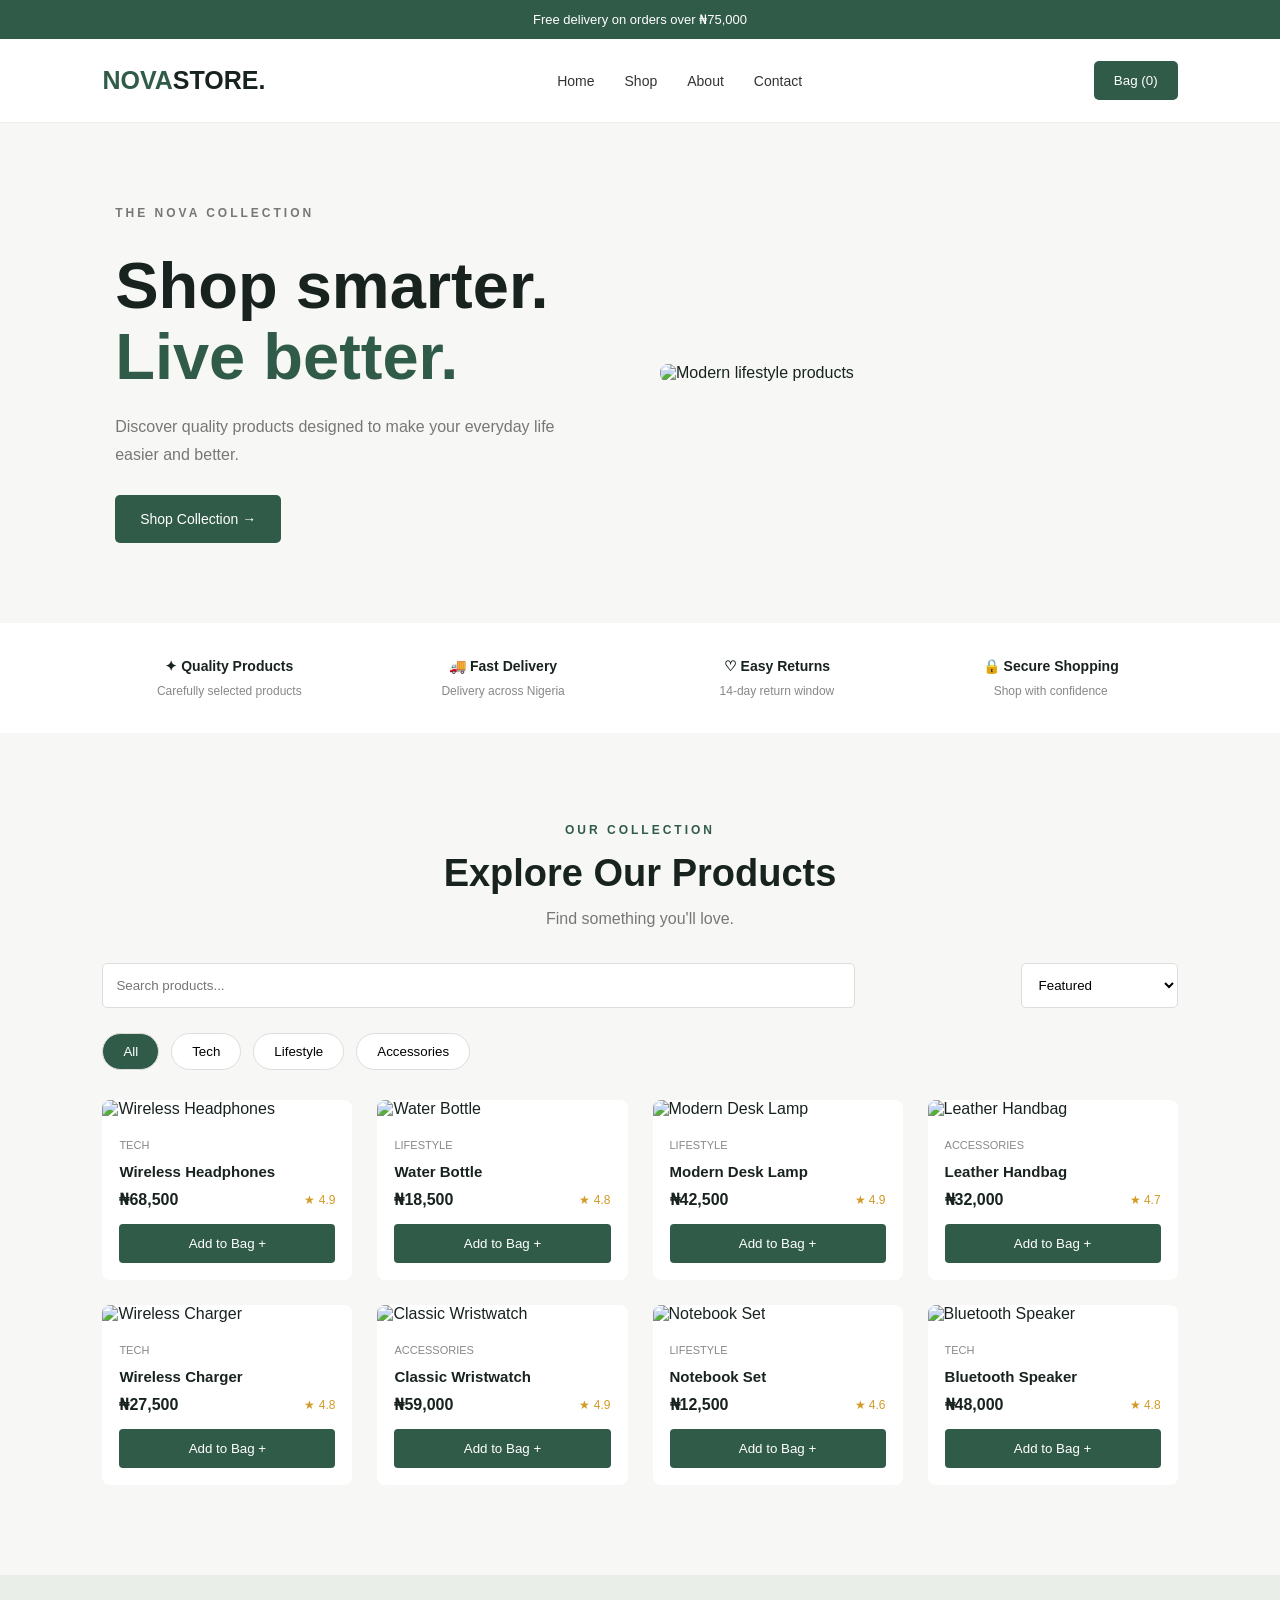
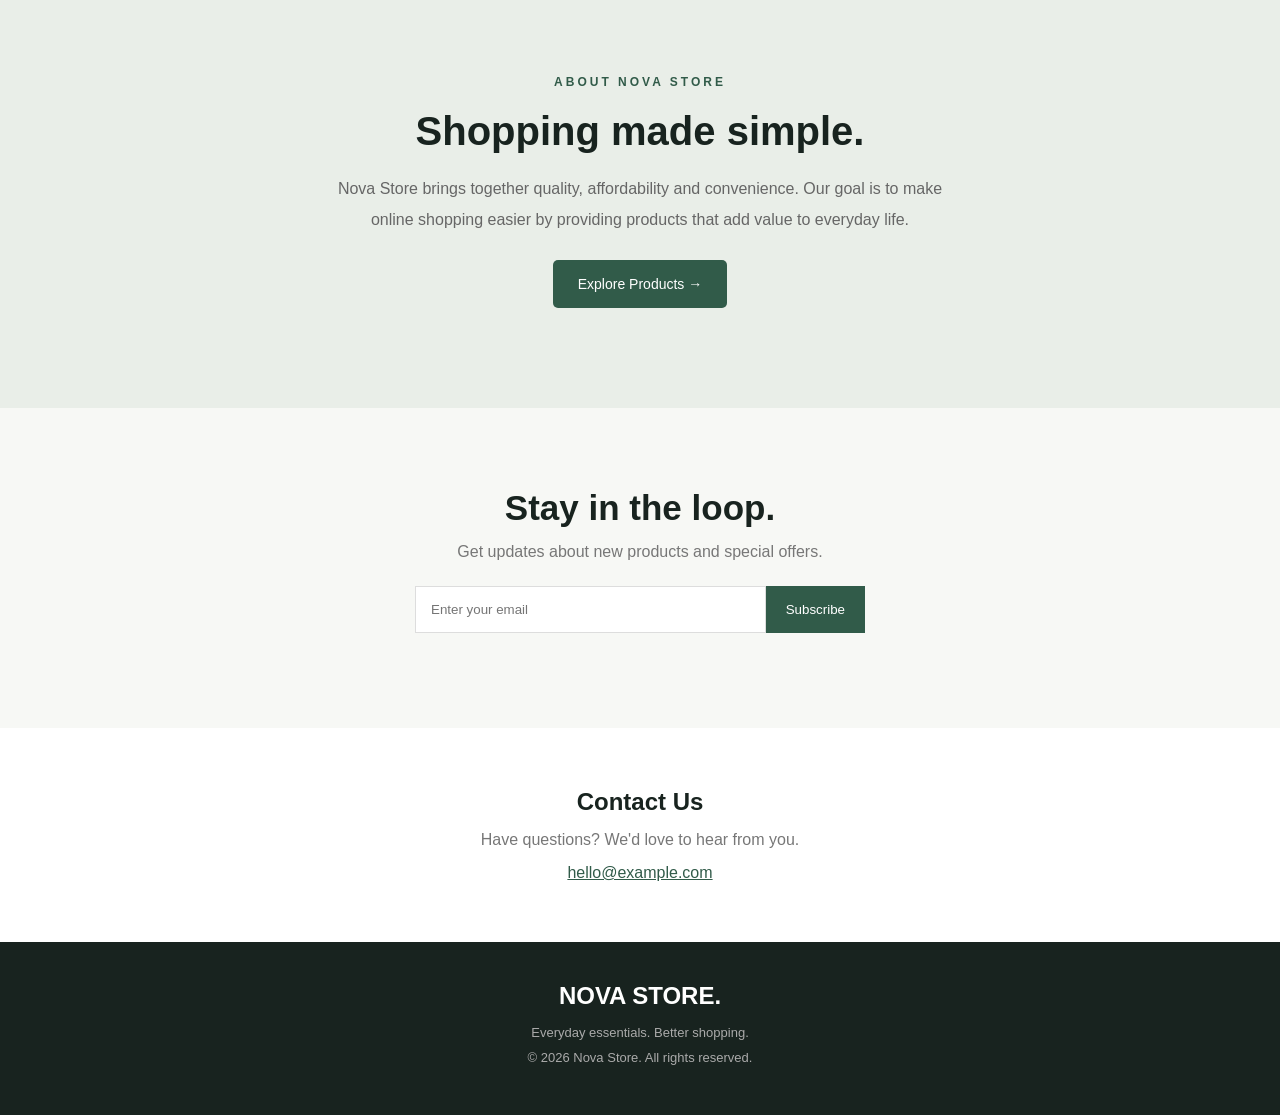
==== index.html @ 43dd1c62 "Add files via upload" ====
<!DOCTYPE html>
<html lang="en">
<head>
    <meta charset="UTF-8">
    <meta name="viewport" content="width=device-width, initial-scale=1.0">

    <title>Nova Store | Online Shopping</title>

    <link rel="stylesheet" href="styles.css">
</head>

<body>

    <!-- Announcement -->
    <div class="announcement">
        Free delivery on orders over ₦75,000
    </div>

    <!-- Navigation -->
    <header>
        <a href="#" class="logo">NOVA<span>STORE.</span></a>

        <nav id="navigation">
            <a href="#home">Home</a>
            <a href="#shop">Shop</a>
            <a href="#about">About</a>
            <a href="#contact">Contact</a>
        </nav>

        <div class="header-actions">
            <button id="cart-button">
                Bag (<span id="cart-count">0</span>)
            </button>

            <button class="menu-button" id="menu-button">☰</button>
        </div>
    </header>

    <!-- Hero Section -->
    <section class="hero" id="home">

        <div class="hero-content">
            <p class="subtitle">THE NOVA COLLECTION</p>

            <h1>
                Shop smarter.<br>
                <span>Live better.</span>
            </h1>

            <p>
                Discover quality products designed to make
                your everyday life easier and better.
            </p>

            <a href="#shop" class="main-button">
                Shop Collection →
            </a>
        </div>

        <div class="hero-image">
            <img
                src="https://images.unsplash.com/photo-1490312278390-ab64016e0aa9?auto=format&fit=crop&w=1000&q=85"
                alt="Modern lifestyle products"
            >
        </div>

    </section>

    <!-- Benefits -->
    <section class="benefits">

        <div>
            <h3>✦ Quality Products</h3>
            <p>Carefully selected products</p>
        </div>

        <div>
            <h3>🚚 Fast Delivery</h3>
            <p>Delivery across Nigeria</p>
        </div>

        <div>
            <h3>♡ Easy Returns</h3>
            <p>14-day return window</p>
        </div>

        <div>
            <h3>🔒 Secure Shopping</h3>
            <p>Shop with confidence</p>
        </div>

    </section>

    <!-- Shop Section -->
    <section class="shop" id="shop">

        <div class="section-heading">
            <p class="subtitle">OUR COLLECTION</p>
            <h2>Explore Our Products</h2>
            <p>Find something you'll love.</p>
        </div>

        <!-- Search -->
        <div class="shop-controls">

            <input
                type="search"
                id="search-input"
                placeholder="Search products..."
            >

            <select id="sort-select">
                <option value="featured">Featured</option>
                <option value="low">Price: Low to High</option>
                <option value="high">Price: High to Low</option>
            </select>

        </div>

        <!-- Categories -->
        <div class="categories" id="categories">

            <button class="active" data-category="All">
                All
            </button>

            <button data-category="Tech">
                Tech
            </button>

            <button data-category="Lifestyle">
                Lifestyle
            </button>

            <button data-category="Accessories">
                Accessories
            </button>

        </div>

        <!-- Products -->
        <div class="product-grid" id="product-grid"></div>

        <p id="empty-state" class="hidden">
            No products found.
        </p>

    </section>

    <!-- About -->
    <section class="about" id="about">

        <div>
            <p class="subtitle">ABOUT NOVA STORE</p>

            <h2>Shopping made simple.</h2>

            <p>
                Nova Store brings together quality, affordability
                and convenience.

                Our goal is to make online shopping easier by
                providing products that add value to everyday life.
            </p>

            <a href="#shop" class="main-button">
                Explore Products →
            </a>
        </div>

    </section>

    <!-- Newsletter -->
    <section class="newsletter">

        <h2>Stay in the loop.</h2>

        <p>Get updates about new products and special offers.</p>

        <form id="newsletter-form">

            <input
                type="email"
                id="newsletter-email"
                placeholder="Enter your email"
                required
            >

            <button type="submit">
                Subscribe
            </button>

        </form>

        <small id="newsletter-message"></small>

    </section>

    <!-- Contact -->
    <section class="contact" id="contact">

        <h2>Contact Us</h2>

        <p>Have questions? We'd love to hear from you.</p>

        <a href="mailto:hello@example.com">
            hello@example.com
        </a>

    </section>

    <!-- Footer -->
    <footer>

        <h2>NOVA STORE.</h2>

        <p>Everyday essentials. Better shopping.</p>

        <p>© 2026 Nova Store. All rights reserved.</p>

    </footer>

    <!-- Cart Overlay -->
    <div id="overlay" class="overlay hidden"></div>

    <!-- Shopping Cart -->
    <aside id="cart-drawer" class="cart-drawer">

        <div class="cart-heading">
            <h2>Your Shopping Bag</h2>

            <button id="close-cart">×</button>
        </div>

        <div id="cart-items"></div>

        <div class="cart-bottom">

            <h3>
                Subtotal:
                <span id="subtotal">₦0</span>
            </h3>

            <button id="checkout-button">
                Proceed to Checkout →
            </button>

        </div>

    </aside>

    <!-- Checkout Modal -->
    <dialog id="checkout-modal">

        <form id="checkout-form">

            <button type="button" id="close-checkout">
                ×
            </button>

            <h2>Checkout</h2>

            <p id="checkout-summary"></p>

            <input
                type="text"
                name="name"
                placeholder="Full name"
                required
            >

            <input
                type="email"
                name="email"
                placeholder="Email address"
                required
            >

            <input
                type="tel"
                name="phone"
                placeholder="Phone number"
                required
            >

            <textarea
                name="address"
                placeholder="Delivery address"
                required
            ></textarea>

            <button type="submit">
                Place Demo Order
            </button>

            <p class="demo-warning">
                Demo only. No payment will be collected.
            </p>

        </form>

    </dialog>

    <script src="script.js"></script>

</body>
</html>
---- styles.css ----
* {
    margin: 0;
    padding: 0;
    box-sizing: border-box;
}

html {
    scroll-behavior: smooth;
}

body {
    font-family: Arial, sans-serif;
    background: #f7f8f5;
    color: #18231f;
}

/* Announcement */

.announcement {
    background: #315b49;
    color: white;
    text-align: center;
    padding: 12px;
    font-size: 13px;
}

/* Navigation */

header {
    display: flex;
    justify-content: space-between;
    align-items: center;
    padding: 22px 8%;
    background: white;
    position: sticky;
    top: 0;
    z-index: 5;
    border-bottom: 1px solid #eee;
}

.logo {
    font-size: 25px;
    font-weight: bold;
    color: #315b49;
    text-decoration: none;
}

.logo span {
    color: #18231f;
}

nav {
    display: flex;
    gap: 30px;
}

nav a {
    text-decoration: none;
    color: #333;
    font-size: 14px;
}

nav a:hover {
    color: #315b49;
}

.header-actions button {
    background: #315b49;
    color: white;
    border: none;
    padding: 12px 20px;
    border-radius: 5px;
    cursor: pointer;
}

.menu-button {
    display: none;
}

/* Hero */

.hero {
    display: grid;
    grid-template-columns: 1fr 1fr;
    align-items: center;
    gap: 40px;
    padding: 80px 9%;
}

.hero-content h1 {
    font-size: 65px;
    line-height: 1.1;
    margin: 20px 0;
}

.hero-content h1 span {
    color: #315b49;
}

.subtitle {
    color: #315b49;
    font-size: 12px;
    font-weight: bold;
    letter-spacing: 3px;
}

.hero-content p {
    color: #777;
    line-height: 1.8;
    margin-bottom: 25px;
    max-width: 450px;
}

.main-button {
    display: inline-block;
    background: #315b49;
    color: white;
    padding: 16px 25px;
    border-radius: 5px;
    text-decoration: none;
    font-size: 14px;
}

.main-button:hover {
    background: #203e30;
}

.hero-image img {
    width: 100%;
    height: 420px;
    object-fit: cover;
    border-radius: 8px;
}

/* Benefits */

.benefits {
    display: grid;
    grid-template-columns: repeat(4, 1fr);
    gap: 20px;
    padding: 35px 8%;
    background: white;
    text-align: center;
}

.benefits h3 {
    font-size: 14px;
    margin-bottom: 10px;
}

.benefits p {
    font-size: 12px;
    color: #888;
}

/* Shop */

.shop {
    padding: 90px 8%;
}

.section-heading {
    text-align: center;
    margin-bottom: 35px;
}

.section-heading h2 {
    font-size: 38px;
    margin: 15px 0;
}

.section-heading > p:last-child {
    color: #777;
}

.shop-controls {
    display: flex;
    justify-content: space-between;
    gap: 15px;
    margin-bottom: 25px;
}

.shop-controls input,
.shop-controls select {
    padding: 13px;
    border: 1px solid #ddd;
    background: white;
    border-radius: 5px;
}

.shop-controls input {
    width: 70%;
}

.categories {
    display: flex;
    gap: 12px;
    margin-bottom: 30px;
    flex-wrap: wrap;
}

.categories button {
    padding: 10px 20px;
    border: 1px solid #ddd;
    background: white;
    border-radius: 30px;
    cursor: pointer;
}

.categories button.active,
.categories button:hover {
    background: #315b49;
    color: white;
}

/* Product Grid */

.product-grid {
    display: grid;
    grid-template-columns: repeat(4, 1fr);
    gap: 25px;
}

.product-card {
    background: white;
    border-radius: 8px;
    overflow: hidden;
    transition: transform 0.3s;
}

.product-card:hover {
    transform: translateY(-5px);
}

.product-card img {
    width: 100%;
    height: 230px;
    object-fit: cover;
}

.product-info {
    padding: 17px;
}

.product-category {
    color: #888;
    font-size: 11px;
    text-transform: uppercase;
}

.product-info h3 {
    font-size: 15px;
    margin: 10px 0;
}

.product-bottom {
    display: flex;
    justify-content: space-between;
    align-items: center;
}

.product-price {
    font-weight: bold;
}

.product-rating {
    color: #d39a25;
    font-size: 12px;
}

.add-button {
    width: 100%;
    padding: 12px;
    background: #315b49;
    color: white;
    border: none;
    cursor: pointer;
    margin-top: 15px;
    border-radius: 4px;
}

.add-button:hover {
    background: #203e30;
}

.hidden {
    display: none !important;
}

/* About */

.about {
    background: #e9eee8;
    padding: 100px 12%;
    text-align: center;
}

.about h2 {
    font-size: 40px;
    margin: 20px 0;
}

.about p:not(.subtitle) {
    max-width: 650px;
    margin: 0 auto 25px;
    color: #666;
    line-height: 1.9;
}

/* Newsletter */

.newsletter {
    padding: 80px 20px;
    text-align: center;
}

.newsletter h2 {
    font-size: 35px;
    margin-bottom: 15px;
}

.newsletter p {
    color: #777;
    margin-bottom: 25px;
}

.newsletter form {
    display: flex;
    max-width: 450px;
    margin: auto;
}

.newsletter input {
    flex: 1;
    min-width: 0;
    padding: 15px;
    border: 1px solid #ddd;
}

.newsletter button {
    background: #315b49;
    color: white;
    border: none;
    padding: 15px 20px;
    cursor: pointer;
}

#newsletter-message {
    display: block;
    margin-top: 15px;
    color: #315b49;
}

/* Contact */

.contact {
    text-align: center;
    padding: 60px 20px;
    background: white;
}

.contact h2 {
    margin-bottom: 15px;
}

.contact p {
    color: #777;
    margin-bottom: 15px;
}

.contact a {
    color: #315b49;
}

/* Footer */

footer {
    background: #18231f;
    color: white;
    text-align: center;
    padding: 40px 20px;
}

footer h2 {
    margin-bottom: 15px;
}

footer p {
    color: #aaa;
    font-size: 13px;
    margin: 10px 0;
}

/* Shopping Cart */

.overlay {
    position: fixed;
    inset: 0;
    background: #0009;
    z-index: 9;
}

.cart-drawer {
    position: fixed;
    top: 0;
    right: 0;
    width: 400px;
    max-width: 100%;
    height: 100vh;
    background: white;
    z-index: 10;
    padding: 25px;
    transform: translateX(100%);
    transition: 0.3s;
    overflow-y: auto;
}

.cart-drawer.open {
    transform: translateX(0);
}

.cart-heading {
    display: flex;
    justify-content: space-between;
    margin-bottom: 25px;
}

.cart-heading button {
    background: none;
    border: none;
    font-size: 28px;
    cursor: pointer;
}

.cart-row {
    display: flex;
    gap: 15px;
    align-items: center;
    padding: 15px 0;
    border-bottom: 1px solid #eee;
}

.cart-row img {
    width: 70px;
    height: 70px;
    object-fit: cover;
}

.cart-row h3 {
    font-size: 13px;
    margin-bottom: 8px;
}

.cart-row p {
    font-size: 13px;
    font-weight: bold;
}

.quantity {
    display: flex;
    gap: 10px;
    align-items: center;
    margin-top: 10px;
}

.quantity button {
    padding: 4px 9px;
    cursor: pointer;
}

.remove-item {
    border: none;
    background: none;
    color: red;
    margin-top: 8px;
    cursor: pointer;
    font-size: 11px;
}

.cart-bottom {
    margin-top: 30px;
}

.cart-bottom h3 {
    display: flex;
    justify-content: space-between;
    margin-bottom: 20px;
}

.cart-bottom button {
    width: 100%;
    padding: 15px;
    background: #315b49;
    color: white;
    border: none;
    cursor: pointer;
}

.cart-empty {
    color: #777;
    text-align: center;
    padding: 50px 10px;
}

/* Checkout */

.checkout-modal {
    width: 90%;
    max-width: 500px;
    margin: auto;
    border: none;
    padding: 30px;
    border-radius: 8px;
}

.checkout-modal::backdrop {
    background: #0009;
}

.checkout-modal form {
    display: flex;
    flex-direction: column;
    gap: 15px;
}

.checkout-modal input,
.checkout-modal textarea {
    padding: 13px;
    border: 1px solid #ddd;
    width: 100%;
}

.checkout-modal textarea {
    min-height: 80px;
}

.checkout-modal button[type="submit"] {
    background: #315b49;
    color: white;
    padding: 15px;
    border: none;
    cursor: pointer;
}

#close-checkout {
    align-self: flex-end;
    background: none;
    border: none;
    font-size: 25px;
    cursor: pointer;
}

.demo-warning {
    font-size: 11px;
    color: #8a7132;
}

/* Mobile Responsiveness */

@media (max-width: 850px) {

    .product-grid {
        grid-template-columns: repeat(2, 1fr);
    }

    .hero-content h1 {
        font-size: 48px;
    }

    .benefits {
        grid-template-columns: repeat(2, 1fr);
    }

}

@media (max-width: 600px) {

    header {
        padding: 18px 5%;
    }

    nav {
        display: none;
        position: absolute;
        top: 65px;
        left: 0;
        width: 100%;
        background: white;
        padding: 25px;
        flex-direction: column;
        gap: 20px;
    }

    nav.show {
        display: flex;
    }

    .menu-button {
        display: inline-block;
        margin-left: 8px;
    }

    .hero {
        grid-template-columns: 1fr;
        padding: 50px 7%;
    }

    .hero-content h1 {
        font-size: 45px;
    }

    .hero-image img {
        height: 280px;
    }

    .benefits {
        padding: 30px 5%;
    }

    .shop {
        padding: 65px 5%;
    }

    .product-grid {
        grid-template-columns: repeat(2, 1fr);
        gap: 15px;
    }

    .product-card img {
        height: 160px;
    }

    .product-info {
        padding: 10px;
    }

    .product-info h3 {
        font-size: 12px;
    }

    .shop-controls {
        flex-wrap: wrap;
    }

    .shop-controls input {
        width: 100%;
    }

    .section-heading h2 {
        font-size: 29px;
    }

    .about h2 {
        font-size: 30px;
    }

    .newsletter form {
        flex-direction: column;
        gap: 10px;
    }

}

/* CHECKOUT PAGE */

.checkout-page {
    background: #f7f7f7;
    min-height: 100vh;
}

.checkout-header {
    background: white;
    padding: 25px 8%;
    display: flex;
    justify-content: space-between;
    align-items: center;
    border-bottom: 1px solid #eee;
}

.checkout-logo {
    font-size: 22px;
    font-weight: 800;
    color: #111;
    text-decoration: none;
    letter-spacing: 2px;
}

.checkout-container {
    max-width: 1100px;
    margin: 50px auto;
    padding: 0 20px;
    display: grid;
    grid-template-columns: 1.3fr 1fr;
    gap: 35px;
}

.checkout-form-section,
.order-summary-section {
    background: white;
    padding: 35px;
    border-radius: 12px;
}

.checkout-form-section h1 {
    margin: 25px 0 10px;
    font-size: 32px;
}

.back-link {
    color: #555;
    text-decoration: none;
}

#delivery-form {
    margin-top: 30px;
    display: flex;
    flex-direction: column;
    gap: 12px;
}

#delivery-form label {
    font-weight: 600;
    margin-top: 10px;
}

#delivery-form input,
#delivery-form textarea {
    width: 100%;
    padding: 14px;
    border: 1px solid #ddd;
    border-radius: 7px;
    font: inherit;
}

#delivery-form textarea {
    min-height: 100px;
    resize: vertical;
}

.place-order-button {
    background: #111;
    color: white;
    padding: 16px;
    border: none;
    border-radius: 7px;
    cursor: pointer;
    margin-top: 20px;
    font-size: 16px;
}

.place-order-button:disabled {
    opacity: 0.5;
    cursor: not-allowed;
}

.checkout-product {
    display: flex;
    align-items: center;
    gap: 15px;
    padding: 20px 0;
    border-bottom: 1px solid #eee;
}

.checkout-product img {
    width: 75px;
    height: 75px;
    object-fit: cover;
    border-radius: 8px;
}

.checkout-product h3 {
    font-size: 15px;
    margin-bottom: 5px;
}

.checkout-product p {
    color: #777;
    margin-bottom: 5px;
}

.checkout-total {
    display: flex;
    justify-content: space-between;
    margin-top: 25px;
    font-size: 20px;
}

@media (max-width: 750px) {
    .checkout-container {
        grid-template-columns: 1fr;
        margin: 25px auto;
    }

    .checkout-form-section,
    .order-summary-section {
        padding: 22px;
    }
}
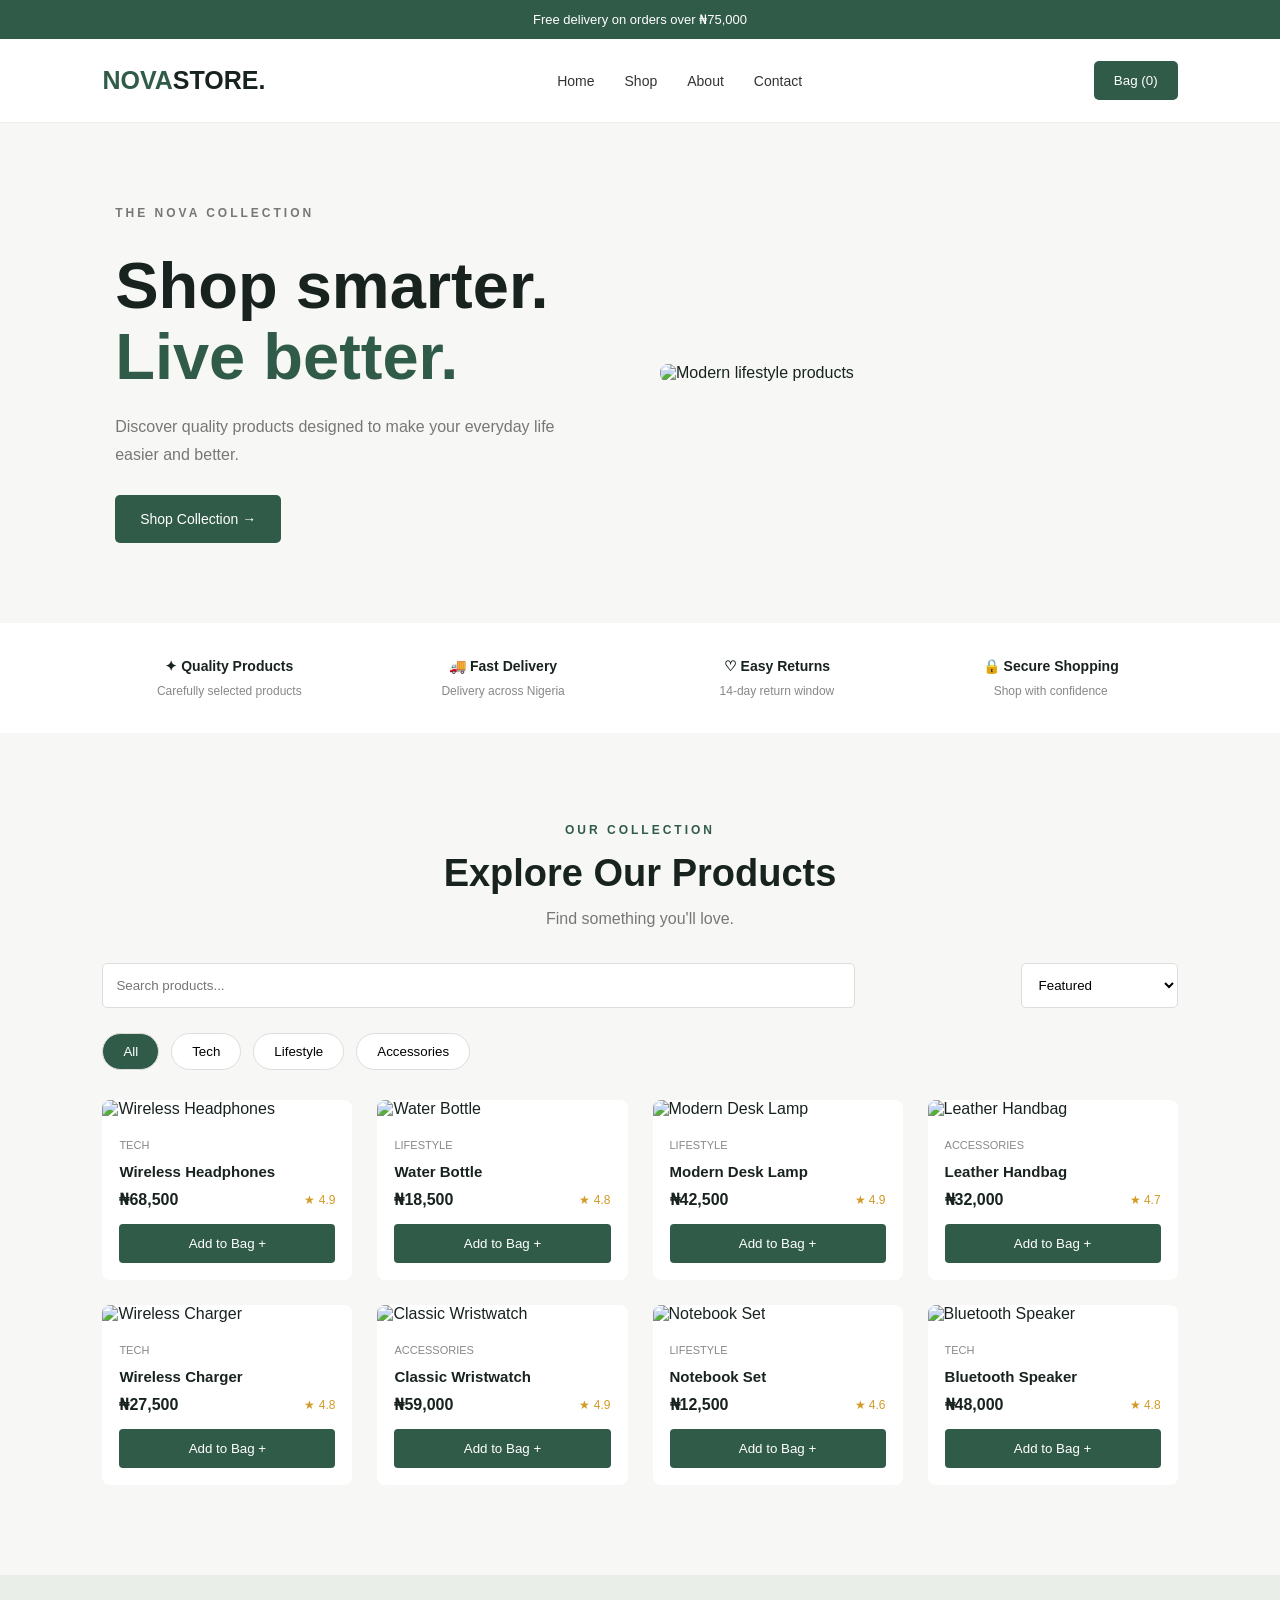
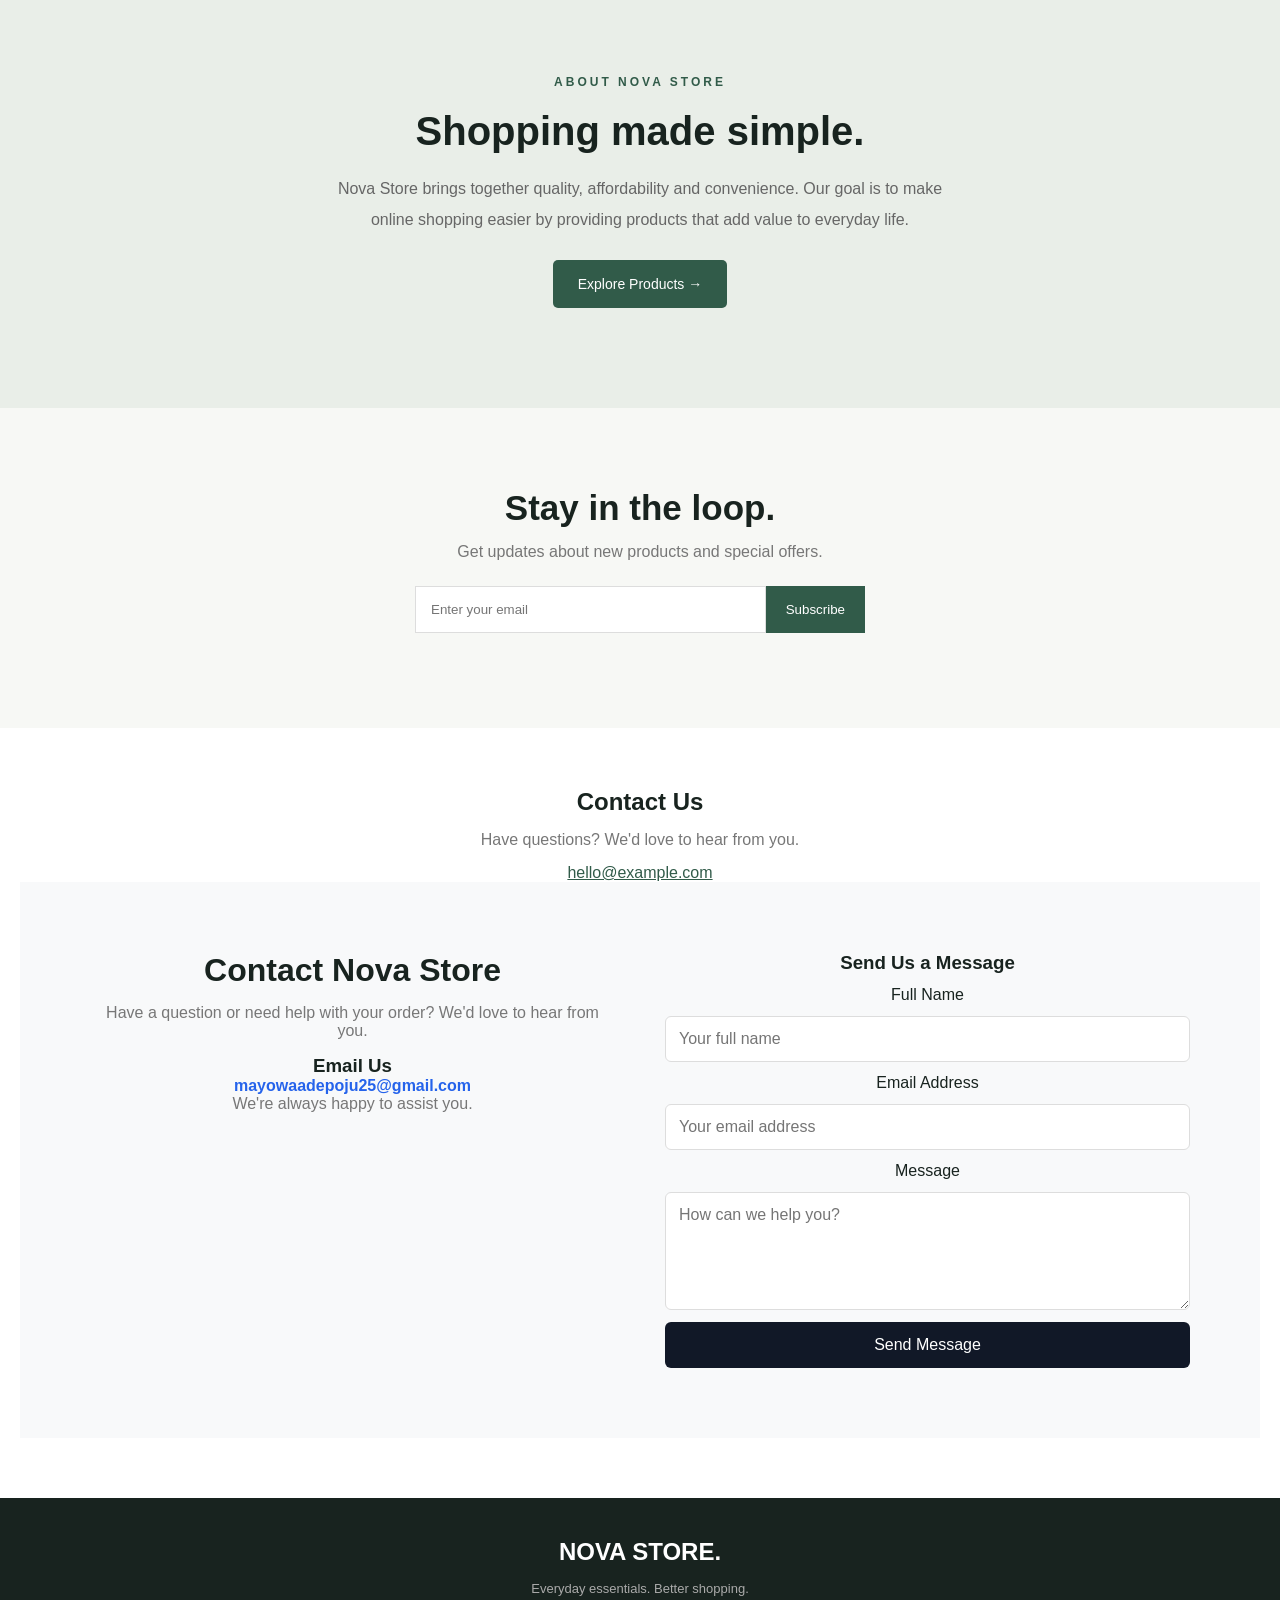
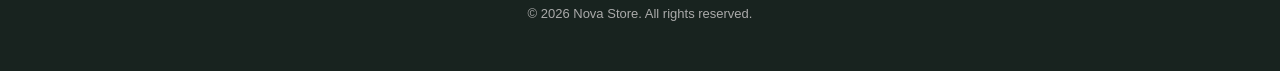
==== commit f1f6041b: "Updated contact section" ====
--- a/index.html
+++ b/index.html
@@ -1,308 +1,366 @@
-
-<!DOCTYPE html>
-<html lang="en">
-<head>
-    <meta charset="UTF-8">
-    <meta name="viewport" content="width=device-width, initial-scale=1.0">
-
-    <title>Nova Store | Online Shopping</title>
-
-    <link rel="stylesheet" href="styles.css">
-</head>
-
-<body>
-
-    <!-- Announcement -->
-    <div class="announcement">
-        Free delivery on orders over ₦75,000
-    </div>
-
-    <!-- Navigation -->
-    <header>
-        <a href="#" class="logo">NOVA<span>STORE.</span></a>
-
-        <nav id="navigation">
-            <a href="#home">Home</a>
-            <a href="#shop">Shop</a>
-            <a href="#about">About</a>
-            <a href="#contact">Contact</a>
-        </nav>
-
-        <div class="header-actions">
-            <button id="cart-button">
-                Bag (<span id="cart-count">0</span>)
-            </button>
-
-            <button class="menu-button" id="menu-button">☰</button>
-        </div>
-    </header>
-
-    <!-- Hero Section -->
-    <section class="hero" id="home">
-
-        <div class="hero-content">
-            <p class="subtitle">THE NOVA COLLECTION</p>
-
-            <h1>
-                Shop smarter.<br>
-                <span>Live better.</span>
-            </h1>
-
-            <p>
-                Discover quality products designed to make
-                your everyday life easier and better.
-            </p>
-
-            <a href="#shop" class="main-button">
-                Shop Collection →
-            </a>
-        </div>
-
-        <div class="hero-image">
-            <img
-                src="https://images.unsplash.com/photo-1490312278390-ab64016e0aa9?auto=format&fit=crop&w=1000&q=85"
-                alt="Modern lifestyle products"
-            >
-        </div>
-
-    </section>
-
-    <!-- Benefits -->
-    <section class="benefits">
-
-        <div>
-            <h3>✦ Quality Products</h3>
-            <p>Carefully selected products</p>
-        </div>
-
-        <div>
-            <h3>🚚 Fast Delivery</h3>
-            <p>Delivery across Nigeria</p>
-        </div>
-
-        <div>
-            <h3>♡ Easy Returns</h3>
-            <p>14-day return window</p>
-        </div>
-
-        <div>
-            <h3>🔒 Secure Shopping</h3>
-            <p>Shop with confidence</p>
-        </div>
-
-    </section>
-
-    <!-- Shop Section -->
-    <section class="shop" id="shop">
-
-        <div class="section-heading">
-            <p class="subtitle">OUR COLLECTION</p>
-            <h2>Explore Our Products</h2>
-            <p>Find something you'll love.</p>
-        </div>
-
-        <!-- Search -->
-        <div class="shop-controls">
-
-            <input
-                type="search"
-                id="search-input"
-                placeholder="Search products..."
-            >
-
-            <select id="sort-select">
-                <option value="featured">Featured</option>
-                <option value="low">Price: Low to High</option>
-                <option value="high">Price: High to Low</option>
-            </select>
-
-        </div>
-
-        <!-- Categories -->
-        <div class="categories" id="categories">
-
-            <button class="active" data-category="All">
-                All
-            </button>
-
-            <button data-category="Tech">
-                Tech
-            </button>
-
-            <button data-category="Lifestyle">
-                Lifestyle
-            </button>
-
-            <button data-category="Accessories">
-                Accessories
-            </button>
-
-        </div>
-
-        <!-- Products -->
-        <div class="product-grid" id="product-grid"></div>
-
-        <p id="empty-state" class="hidden">
-            No products found.
-        </p>
-
-    </section>
-
-    <!-- About -->
-    <section class="about" id="about">
-
-        <div>
-            <p class="subtitle">ABOUT NOVA STORE</p>
-
-            <h2>Shopping made simple.</h2>
-
-            <p>
-                Nova Store brings together quality, affordability
-                and convenience.
-
-                Our goal is to make online shopping easier by
-                providing products that add value to everyday life.
-            </p>
-
-            <a href="#shop" class="main-button">
-                Explore Products →
-            </a>
-        </div>
-
-    </section>
-
-    <!-- Newsletter -->
-    <section class="newsletter">
-
-        <h2>Stay in the loop.</h2>
-
-        <p>Get updates about new products and special offers.</p>
-
-        <form id="newsletter-form">
-
-            <input
-                type="email"
-                id="newsletter-email"
-                placeholder="Enter your email"
-                required
-            >
-
-            <button type="submit">
-                Subscribe
-            </button>
-
-        </form>
-
-        <small id="newsletter-message"></small>
-
-    </section>
-
-    <!-- Contact -->
-    <section class="contact" id="contact">
-
-        <h2>Contact Us</h2>
-
-        <p>Have questions? We'd love to hear from you.</p>
-
-        <a href="mailto:hello@example.com">
-            hello@example.com
-        </a>
-
-    </section>
-
-    <!-- Footer -->
-    <footer>
-
-        <h2>NOVA STORE.</h2>
-
-        <p>Everyday essentials. Better shopping.</p>
-
-        <p>© 2026 Nova Store. All rights reserved.</p>
-
-    </footer>
-
-    <!-- Cart Overlay -->
-    <div id="overlay" class="overlay hidden"></div>
-
-    <!-- Shopping Cart -->
-    <aside id="cart-drawer" class="cart-drawer">
-
-        <div class="cart-heading">
-            <h2>Your Shopping Bag</h2>
-
-            <button id="close-cart">×</button>
-        </div>
-
-        <div id="cart-items"></div>
-
-        <div class="cart-bottom">
-
-            <h3>
-                Subtotal:
-                <span id="subtotal">₦0</span>
-            </h3>
-
-            <button id="checkout-button">
-                Proceed to Checkout →
-            </button>
-
-        </div>
-
-    </aside>
-
-    <!-- Checkout Modal -->
-    <dialog id="checkout-modal">
-
-        <form id="checkout-form">
-
-            <button type="button" id="close-checkout">
-                ×
-            </button>
-
-            <h2>Checkout</h2>
-
-            <p id="checkout-summary"></p>
-
-            <input
-                type="text"
-                name="name"
-                placeholder="Full name"
-                required
-            >
-
-            <input
-                type="email"
-                name="email"
-                placeholder="Email address"
-                required
-            >
-
-            <input
-                type="tel"
-                name="phone"
-                placeholder="Phone number"
-                required
-            >
-
-            <textarea
-                name="address"
-                placeholder="Delivery address"
-                required
-            ></textarea>
-
-            <button type="submit">
-                Place Demo Order
-            </button>
-
-            <p class="demo-warning">
-                Demo only. No payment will be collected.
-            </p>
-
-        </form>
-
-    </dialog>
-
-    <script src="script.js"></script>
-
-</body>
-</html>
+
+<!DOCTYPE html>
+<html lang="en">
+<head>
+    <meta charset="UTF-8">
+    <meta name="viewport" content="width=device-width, initial-scale=1.0">
+
+    <title>Nova Store | Online Shopping</title>
+
+    <link rel="stylesheet" href="styles.css">
+</head>
+
+<body>
+
+    <!-- Announcement -->
+    <div class="announcement">
+        Free delivery on orders over ₦75,000
+    </div>
+
+    <!-- Navigation -->
+    <header>
+        <a href="#" class="logo">NOVA<span>STORE.</span></a>
+
+        <nav id="navigation">
+            <a href="#home">Home</a>
+            <a href="#shop">Shop</a>
+            <a href="#about">About</a>
+            <a href="#contact">Contact</a>
+        </nav>
+
+        <div class="header-actions">
+            <button id="cart-button">
+                Bag (<span id="cart-count">0</span>)
+            </button>
+
+            <button class="menu-button" id="menu-button">☰</button>
+        </div>
+    </header>
+
+    <!-- Hero Section -->
+    <section class="hero" id="home">
+
+        <div class="hero-content">
+            <p class="subtitle">THE NOVA COLLECTION</p>
+
+            <h1>
+                Shop smarter.<br>
+                <span>Live better.</span>
+            </h1>
+
+            <p>
+                Discover quality products designed to make
+                your everyday life easier and better.
+            </p>
+
+            <a href="#shop" class="main-button">
+                Shop Collection →
+            </a>
+        </div>
+
+        <div class="hero-image">
+            <img
+                src="https://images.unsplash.com/photo-1490312278390-ab64016e0aa9?auto=format&fit=crop&w=1000&q=85"
+                alt="Modern lifestyle products"
+            >
+        </div>
+
+    </section>
+
+    <!-- Benefits -->
+    <section class="benefits">
+
+        <div>
+            <h3>✦ Quality Products</h3>
+            <p>Carefully selected products</p>
+        </div>
+
+        <div>
+            <h3>🚚 Fast Delivery</h3>
+            <p>Delivery across Nigeria</p>
+        </div>
+
+        <div>
+            <h3>♡ Easy Returns</h3>
+            <p>14-day return window</p>
+        </div>
+
+        <div>
+            <h3>🔒 Secure Shopping</h3>
+            <p>Shop with confidence</p>
+        </div>
+
+    </section>
+
+    <!-- Shop Section -->
+    <section class="shop" id="shop">
+
+        <div class="section-heading">
+            <p class="subtitle">OUR COLLECTION</p>
+            <h2>Explore Our Products</h2>
+            <p>Find something you'll love.</p>
+        </div>
+
+        <!-- Search -->
+        <div class="shop-controls">
+
+            <input
+                type="search"
+                id="search-input"
+                placeholder="Search products..."
+            >
+
+            <select id="sort-select">
+                <option value="featured">Featured</option>
+                <option value="low">Price: Low to High</option>
+                <option value="high">Price: High to Low</option>
+            </select>
+
+        </div>
+
+        <!-- Categories -->
+        <div class="categories" id="categories">
+
+            <button class="active" data-category="All">
+                All
+            </button>
+
+            <button data-category="Tech">
+                Tech
+            </button>
+
+            <button data-category="Lifestyle">
+                Lifestyle
+            </button>
+
+            <button data-category="Accessories">
+                Accessories
+            </button>
+
+        </div>
+
+        <!-- Products -->
+        <div class="product-grid" id="product-grid"></div>
+
+        <p id="empty-state" class="hidden">
+            No products found.
+        </p>
+
+    </section>
+
+    <!-- About -->
+    <section class="about" id="about">
+
+        <div>
+            <p class="subtitle">ABOUT NOVA STORE</p>
+
+            <h2>Shopping made simple.</h2>
+
+            <p>
+                Nova Store brings together quality, affordability
+                and convenience.
+
+                Our goal is to make online shopping easier by
+                providing products that add value to everyday life.
+            </p>
+
+            <a href="#shop" class="main-button">
+                Explore Products →
+            </a>
+        </div>
+
+    </section>
+
+    <!-- Newsletter -->
+    <section class="newsletter">
+
+        <h2>Stay in the loop.</h2>
+
+        <p>Get updates about new products and special offers.</p>
+
+        <form id="newsletter-form">
+
+            <input
+                type="email"
+                id="newsletter-email"
+                placeholder="Enter your email"
+                required
+            >
+
+            <button type="submit">
+                Subscribe
+            </button>
+
+        </form>
+
+        <small id="newsletter-message"></small>
+
+    </section>
+
+    <!-- Contact -->
+    <section class="contact" id="contact">
+
+        <h2>Contact Us</h2>
+
+        <p>Have questions? We'd love to hear from you.</p>
+
+        <a href="mailto:hello@example.com">
+            hello@example.com
+        </a>
+
+<section class="contact-section" id="contact">
+  <div class="contact-container">
+
+    <div class="contact-info">
+      <h2>Contact Nova Store</h2>
+      <p>
+        Have a question or need help with your order?
+        We'd love to hear from you.
+      </p>
+
+      <h3>Email Us</h3>
+      <a href="mailto:mayowaadepoju25@gmail.com">
+        mayowaadepoju25@gmail.com
+      </a>
+
+      <p>We're always happy to assist you.</p>
+    </div>
+
+    <form
+      class="contact-form"
+      action="https://formspree.io/f/[mjywlzpr](https://formspree.io/f/mjywlzpr)"
+      method="POST"
+    >
+      <h3>Send Us a Message</h3>
+
+      <label for="name">Full Name</label>
+      <input
+        type="text"
+        id="name"
+        name="name"
+        placeholder="Your full name"
+        required
+      />
+
+      <label for="email">Email Address</label>
+      <input
+        type="email"
+        id="email"
+        name="email"
+        placeholder="Your email address"
+        required
+      />
+
+      <label for="message">Message</label>
+      <textarea
+        id="message"
+        name="message"
+        placeholder="How can we help you?"
+        rows="5"
+        required
+      ></textarea>
+
+      <button type="submit">Send Message</button>
+    </form>
+
+  </div>
+</section>
+
+    </section>
+
+    <!-- Footer -->
+    <footer>
+
+        <h2>NOVA STORE.</h2>
+
+        <p>Everyday essentials. Better shopping.</p>
+
+        <p>© 2026 Nova Store. All rights reserved.</p>
+
+    </footer>
+
+    <!-- Cart Overlay -->
+    <div id="overlay" class="overlay hidden"></div>
+
+    <!-- Shopping Cart -->
+    <aside id="cart-drawer" class="cart-drawer">
+
+        <div class="cart-heading">
+            <h2>Your Shopping Bag</h2>
+
+            <button id="close-cart">×</button>
+        </div>
+
+        <div id="cart-items"></div>
+
+        <div class="cart-bottom">
+
+            <h3>
+                Subtotal:
+                <span id="subtotal">₦0</span>
+            </h3>
+
+            <button id="checkout-button">
+                Proceed to Checkout →
+            </button>
+
+        </div>
+
+    </aside>
+
+    <!-- Checkout Modal -->
+    <dialog id="checkout-modal">
+
+        <form id="checkout-form">
+
+            <button type="button" id="close-checkout">
+                ×
+            </button>
+
+            <h2>Checkout</h2>
+
+            <p id="checkout-summary"></p>
+
+            <input
+                type="text"
+                name="name"
+                placeholder="Full name"
+                required
+            >
+
+            <input
+                type="email"
+                name="email"
+                placeholder="Email address"
+                required
+            >
+
+            <input
+                type="tel"
+                name="phone"
+                placeholder="Phone number"
+                required
+            >
+
+            <textarea
+                name="address"
+                placeholder="Delivery address"
+                required
+            ></textarea>
+
+            <button type="submit">
+                Place Demo Order
+            </button>
+
+            <p class="demo-warning">
+                Demo only. No payment will be collected.
+            </p>
+
+        </form>
+
+    </dialog>
+
+    <script src="script.js"></script>
+
+</body>
+</html>
--- a/styles.css
+++ b/styles.css
@@ -1,799 +1,859 @@
-
-* {
-    margin: 0;
-    padding: 0;
-    box-sizing: border-box;
-}
-
-html {
-    scroll-behavior: smooth;
-}
-
-body {
-    font-family: Arial, sans-serif;
-    background: #f7f8f5;
-    color: #18231f;
-}
-
-/* Announcement */
-
-.announcement {
-    background: #315b49;
-    color: white;
-    text-align: center;
-    padding: 12px;
-    font-size: 13px;
-}
-
-/* Navigation */
-
-header {
-    display: flex;
-    justify-content: space-between;
-    align-items: center;
-    padding: 22px 8%;
-    background: white;
-    position: sticky;
-    top: 0;
-    z-index: 5;
-    border-bottom: 1px solid #eee;
-}
-
-.logo {
-    font-size: 25px;
-    font-weight: bold;
-    color: #315b49;
-    text-decoration: none;
-}
-
-.logo span {
-    color: #18231f;
-}
-
-nav {
-    display: flex;
-    gap: 30px;
-}
-
-nav a {
-    text-decoration: none;
-    color: #333;
-    font-size: 14px;
-}
-
-nav a:hover {
-    color: #315b49;
-}
-
-.header-actions button {
-    background: #315b49;
-    color: white;
-    border: none;
-    padding: 12px 20px;
-    border-radius: 5px;
-    cursor: pointer;
-}
-
-.menu-button {
-    display: none;
-}
-
-/* Hero */
-
-.hero {
-    display: grid;
-    grid-template-columns: 1fr 1fr;
-    align-items: center;
-    gap: 40px;
-    padding: 80px 9%;
-}
-
-.hero-content h1 {
-    font-size: 65px;
-    line-height: 1.1;
-    margin: 20px 0;
-}
-
-.hero-content h1 span {
-    color: #315b49;
-}
-
-.subtitle {
-    color: #315b49;
-    font-size: 12px;
-    font-weight: bold;
-    letter-spacing: 3px;
-}
-
-.hero-content p {
-    color: #777;
-    line-height: 1.8;
-    margin-bottom: 25px;
-    max-width: 450px;
-}
-
-.main-button {
-    display: inline-block;
-    background: #315b49;
-    color: white;
-    padding: 16px 25px;
-    border-radius: 5px;
-    text-decoration: none;
-    font-size: 14px;
-}
-
-.main-button:hover {
-    background: #203e30;
-}
-
-.hero-image img {
-    width: 100%;
-    height: 420px;
-    object-fit: cover;
-    border-radius: 8px;
-}
-
-/* Benefits */
-
-.benefits {
-    display: grid;
-    grid-template-columns: repeat(4, 1fr);
-    gap: 20px;
-    padding: 35px 8%;
-    background: white;
-    text-align: center;
-}
-
-.benefits h3 {
-    font-size: 14px;
-    margin-bottom: 10px;
-}
-
-.benefits p {
-    font-size: 12px;
-    color: #888;
-}
-
-/* Shop */
-
-.shop {
-    padding: 90px 8%;
-}
-
-.section-heading {
-    text-align: center;
-    margin-bottom: 35px;
-}
-
-.section-heading h2 {
-    font-size: 38px;
-    margin: 15px 0;
-}
-
-.section-heading > p:last-child {
-    color: #777;
-}
-
-.shop-controls {
-    display: flex;
-    justify-content: space-between;
-    gap: 15px;
-    margin-bottom: 25px;
-}
-
-.shop-controls input,
-.shop-controls select {
-    padding: 13px;
-    border: 1px solid #ddd;
-    background: white;
-    border-radius: 5px;
-}
-
-.shop-controls input {
-    width: 70%;
-}
-
-.categories {
-    display: flex;
-    gap: 12px;
-    margin-bottom: 30px;
-    flex-wrap: wrap;
-}
-
-.categories button {
-    padding: 10px 20px;
-    border: 1px solid #ddd;
-    background: white;
-    border-radius: 30px;
-    cursor: pointer;
-}
-
-.categories button.active,
-.categories button:hover {
-    background: #315b49;
-    color: white;
-}
-
-/* Product Grid */
-
-.product-grid {
-    display: grid;
-    grid-template-columns: repeat(4, 1fr);
-    gap: 25px;
-}
-
-.product-card {
-    background: white;
-    border-radius: 8px;
-    overflow: hidden;
-    transition: transform 0.3s;
-}
-
-.product-card:hover {
-    transform: translateY(-5px);
-}
-
-.product-card img {
-    width: 100%;
-    height: 230px;
-    object-fit: cover;
-}
-
-.product-info {
-    padding: 17px;
-}
-
-.product-category {
-    color: #888;
-    font-size: 11px;
-    text-transform: uppercase;
-}
-
-.product-info h3 {
-    font-size: 15px;
-    margin: 10px 0;
-}
-
-.product-bottom {
-    display: flex;
-    justify-content: space-between;
-    align-items: center;
-}
-
-.product-price {
-    font-weight: bold;
-}
-
-.product-rating {
-    color: #d39a25;
-    font-size: 12px;
-}
-
-.add-button {
-    width: 100%;
-    padding: 12px;
-    background: #315b49;
-    color: white;
-    border: none;
-    cursor: pointer;
-    margin-top: 15px;
-    border-radius: 4px;
-}
-
-.add-button:hover {
-    background: #203e30;
-}
-
-.hidden {
-    display: none !important;
-}
-
-/* About */
-
-.about {
-    background: #e9eee8;
-    padding: 100px 12%;
-    text-align: center;
-}
-
-.about h2 {
-    font-size: 40px;
-    margin: 20px 0;
-}
-
-.about p:not(.subtitle) {
-    max-width: 650px;
-    margin: 0 auto 25px;
-    color: #666;
-    line-height: 1.9;
-}
-
-/* Newsletter */
-
-.newsletter {
-    padding: 80px 20px;
-    text-align: center;
-}
-
-.newsletter h2 {
-    font-size: 35px;
-    margin-bottom: 15px;
-}
-
-.newsletter p {
-    color: #777;
-    margin-bottom: 25px;
-}
-
-.newsletter form {
-    display: flex;
-    max-width: 450px;
-    margin: auto;
-}
-
-.newsletter input {
-    flex: 1;
-    min-width: 0;
-    padding: 15px;
-    border: 1px solid #ddd;
-}
-
-.newsletter button {
-    background: #315b49;
-    color: white;
-    border: none;
-    padding: 15px 20px;
-    cursor: pointer;
-}
-
-#newsletter-message {
-    display: block;
-    margin-top: 15px;
-    color: #315b49;
-}
-
-/* Contact */
-
-.contact {
-    text-align: center;
-    padding: 60px 20px;
-    background: white;
-}
-
-.contact h2 {
-    margin-bottom: 15px;
-}
-
-.contact p {
-    color: #777;
-    margin-bottom: 15px;
-}
-
-.contact a {
-    color: #315b49;
-}
-
-/* Footer */
-
-footer {
-    background: #18231f;
-    color: white;
-    text-align: center;
-    padding: 40px 20px;
-}
-
-footer h2 {
-    margin-bottom: 15px;
-}
-
-footer p {
-    color: #aaa;
-    font-size: 13px;
-    margin: 10px 0;
-}
-
-/* Shopping Cart */
-
-.overlay {
-    position: fixed;
-    inset: 0;
-    background: #0009;
-    z-index: 9;
-}
-
-.cart-drawer {
-    position: fixed;
-    top: 0;
-    right: 0;
-    width: 400px;
-    max-width: 100%;
-    height: 100vh;
-    background: white;
-    z-index: 10;
-    padding: 25px;
-    transform: translateX(100%);
-    transition: 0.3s;
-    overflow-y: auto;
-}
-
-.cart-drawer.open {
-    transform: translateX(0);
-}
-
-.cart-heading {
-    display: flex;
-    justify-content: space-between;
-    margin-bottom: 25px;
-}
-
-.cart-heading button {
-    background: none;
-    border: none;
-    font-size: 28px;
-    cursor: pointer;
-}
-
-.cart-row {
-    display: flex;
-    gap: 15px;
-    align-items: center;
-    padding: 15px 0;
-    border-bottom: 1px solid #eee;
-}
-
-.cart-row img {
-    width: 70px;
-    height: 70px;
-    object-fit: cover;
-}
-
-.cart-row h3 {
-    font-size: 13px;
-    margin-bottom: 8px;
-}
-
-.cart-row p {
-    font-size: 13px;
-    font-weight: bold;
-}
-
-.quantity {
-    display: flex;
-    gap: 10px;
-    align-items: center;
-    margin-top: 10px;
-}
-
-.quantity button {
-    padding: 4px 9px;
-    cursor: pointer;
-}
-
-.remove-item {
-    border: none;
-    background: none;
-    color: red;
-    margin-top: 8px;
-    cursor: pointer;
-    font-size: 11px;
-}
-
-.cart-bottom {
-    margin-top: 30px;
-}
-
-.cart-bottom h3 {
-    display: flex;
-    justify-content: space-between;
-    margin-bottom: 20px;
-}
-
-.cart-bottom button {
-    width: 100%;
-    padding: 15px;
-    background: #315b49;
-    color: white;
-    border: none;
-    cursor: pointer;
-}
-
-.cart-empty {
-    color: #777;
-    text-align: center;
-    padding: 50px 10px;
-}
-
-/* Checkout */
-
-.checkout-modal {
-    width: 90%;
-    max-width: 500px;
-    margin: auto;
-    border: none;
-    padding: 30px;
-    border-radius: 8px;
-}
-
-.checkout-modal::backdrop {
-    background: #0009;
-}
-
-.checkout-modal form {
-    display: flex;
-    flex-direction: column;
-    gap: 15px;
-}
-
-.checkout-modal input,
-.checkout-modal textarea {
-    padding: 13px;
-    border: 1px solid #ddd;
-    width: 100%;
-}
-
-.checkout-modal textarea {
-    min-height: 80px;
-}
-
-.checkout-modal button[type="submit"] {
-    background: #315b49;
-    color: white;
-    padding: 15px;
-    border: none;
-    cursor: pointer;
-}
-
-#close-checkout {
-    align-self: flex-end;
-    background: none;
-    border: none;
-    font-size: 25px;
-    cursor: pointer;
-}
-
-.demo-warning {
-    font-size: 11px;
-    color: #8a7132;
-}
-
-/* Mobile Responsiveness */
-
-@media (max-width: 850px) {
-
-    .product-grid {
-        grid-template-columns: repeat(2, 1fr);
-    }
-
-    .hero-content h1 {
-        font-size: 48px;
-    }
-
-    .benefits {
-        grid-template-columns: repeat(2, 1fr);
-    }
-
-}
-
-@media (max-width: 600px) {
-
-    header {
-        padding: 18px 5%;
-    }
-
-    nav {
-        display: none;
-        position: absolute;
-        top: 65px;
-        left: 0;
-        width: 100%;
-        background: white;
-        padding: 25px;
-        flex-direction: column;
-        gap: 20px;
-    }
-
-    nav.show {
-        display: flex;
-    }
-
-    .menu-button {
-        display: inline-block;
-        margin-left: 8px;
-    }
-
-    .hero {
-        grid-template-columns: 1fr;
-        padding: 50px 7%;
-    }
-
-    .hero-content h1 {
-        font-size: 45px;
-    }
-
-    .hero-image img {
-        height: 280px;
-    }
-
-    .benefits {
-        padding: 30px 5%;
-    }
-
-    .shop {
-        padding: 65px 5%;
-    }
-
-    .product-grid {
-        grid-template-columns: repeat(2, 1fr);
-        gap: 15px;
-    }
-
-    .product-card img {
-        height: 160px;
-    }
-
-    .product-info {
-        padding: 10px;
-    }
-
-    .product-info h3 {
-        font-size: 12px;
-    }
-
-    .shop-controls {
-        flex-wrap: wrap;
-    }
-
-    .shop-controls input {
-        width: 100%;
-    }
-
-    .section-heading h2 {
-        font-size: 29px;
-    }
-
-    .about h2 {
-        font-size: 30px;
-    }
-
-    .newsletter form {
-        flex-direction: column;
-        gap: 10px;
-    }
-
-}
-
-/* CHECKOUT PAGE */
-
-.checkout-page {
-    background: #f7f7f7;
-    min-height: 100vh;
-}
-
-.checkout-header {
-    background: white;
-    padding: 25px 8%;
-    display: flex;
-    justify-content: space-between;
-    align-items: center;
-    border-bottom: 1px solid #eee;
-}
-
-.checkout-logo {
-    font-size: 22px;
-    font-weight: 800;
-    color: #111;
-    text-decoration: none;
-    letter-spacing: 2px;
-}
-
-.checkout-container {
-    max-width: 1100px;
-    margin: 50px auto;
-    padding: 0 20px;
-    display: grid;
-    grid-template-columns: 1.3fr 1fr;
-    gap: 35px;
-}
-
-.checkout-form-section,
-.order-summary-section {
-    background: white;
-    padding: 35px;
-    border-radius: 12px;
-}
-
-.checkout-form-section h1 {
-    margin: 25px 0 10px;
-    font-size: 32px;
-}
-
-.back-link {
-    color: #555;
-    text-decoration: none;
-}
-
-#delivery-form {
-    margin-top: 30px;
-    display: flex;
-    flex-direction: column;
-    gap: 12px;
-}
-
-#delivery-form label {
-    font-weight: 600;
-    margin-top: 10px;
-}
-
-#delivery-form input,
-#delivery-form textarea {
-    width: 100%;
-    padding: 14px;
-    border: 1px solid #ddd;
-    border-radius: 7px;
-    font: inherit;
-}
-
-#delivery-form textarea {
-    min-height: 100px;
-    resize: vertical;
-}
-
-.place-order-button {
-    background: #111;
-    color: white;
-    padding: 16px;
-    border: none;
-    border-radius: 7px;
-    cursor: pointer;
-    margin-top: 20px;
-    font-size: 16px;
-}
-
-.place-order-button:disabled {
-    opacity: 0.5;
-    cursor: not-allowed;
-}
-
-.checkout-product {
-    display: flex;
-    align-items: center;
-    gap: 15px;
-    padding: 20px 0;
-    border-bottom: 1px solid #eee;
-}
-
-.checkout-product img {
-    width: 75px;
-    height: 75px;
-    object-fit: cover;
-    border-radius: 8px;
-}
-
-.checkout-product h3 {
-    font-size: 15px;
-    margin-bottom: 5px;
-}
-
-.checkout-product p {
-    color: #777;
-    margin-bottom: 5px;
-}
-
-.checkout-total {
-    display: flex;
-    justify-content: space-between;
-    margin-top: 25px;
-    font-size: 20px;
-}
-
-@media (max-width: 750px) {
-    .checkout-container {
-        grid-template-columns: 1fr;
-        margin: 25px auto;
-    }
-
-    .checkout-form-section,
-    .order-summary-section {
-        padding: 22px;
-    }
-}
+
+* {
+    margin: 0;
+    padding: 0;
+    box-sizing: border-box;
+}
+
+html {
+    scroll-behavior: smooth;
+}
+
+body {
+    font-family: Arial, sans-serif;
+    background: #f7f8f5;
+    color: #18231f;
+}
+
+/* Announcement */
+
+.announcement {
+    background: #315b49;
+    color: white;
+    text-align: center;
+    padding: 12px;
+    font-size: 13px;
+}
+
+/* Navigation */
+
+header {
+    display: flex;
+    justify-content: space-between;
+    align-items: center;
+    padding: 22px 8%;
+    background: white;
+    position: sticky;
+    top: 0;
+    z-index: 5;
+    border-bottom: 1px solid #eee;
+}
+
+.logo {
+    font-size: 25px;
+    font-weight: bold;
+    color: #315b49;
+    text-decoration: none;
+}
+
+.logo span {
+    color: #18231f;
+}
+
+nav {
+    display: flex;
+    gap: 30px;
+}
+
+nav a {
+    text-decoration: none;
+    color: #333;
+    font-size: 14px;
+}
+
+nav a:hover {
+    color: #315b49;
+}
+
+.header-actions button {
+    background: #315b49;
+    color: white;
+    border: none;
+    padding: 12px 20px;
+    border-radius: 5px;
+    cursor: pointer;
+}
+
+.menu-button {
+    display: none;
+}
+
+/* Hero */
+
+.hero {
+    display: grid;
+    grid-template-columns: 1fr 1fr;
+    align-items: center;
+    gap: 40px;
+    padding: 80px 9%;
+}
+
+.hero-content h1 {
+    font-size: 65px;
+    line-height: 1.1;
+    margin: 20px 0;
+}
+
+.hero-content h1 span {
+    color: #315b49;
+}
+
+.subtitle {
+    color: #315b49;
+    font-size: 12px;
+    font-weight: bold;
+    letter-spacing: 3px;
+}
+
+.hero-content p {
+    color: #777;
+    line-height: 1.8;
+    margin-bottom: 25px;
+    max-width: 450px;
+}
+
+.main-button {
+    display: inline-block;
+    background: #315b49;
+    color: white;
+    padding: 16px 25px;
+    border-radius: 5px;
+    text-decoration: none;
+    font-size: 14px;
+}
+
+.main-button:hover {
+    background: #203e30;
+}
+
+.hero-image img {
+    width: 100%;
+    height: 420px;
+    object-fit: cover;
+    border-radius: 8px;
+}
+
+/* Benefits */
+
+.benefits {
+    display: grid;
+    grid-template-columns: repeat(4, 1fr);
+    gap: 20px;
+    padding: 35px 8%;
+    background: white;
+    text-align: center;
+}
+
+.benefits h3 {
+    font-size: 14px;
+    margin-bottom: 10px;
+}
+
+.benefits p {
+    font-size: 12px;
+    color: #888;
+}
+
+/* Shop */
+
+.shop {
+    padding: 90px 8%;
+}
+
+.section-heading {
+    text-align: center;
+    margin-bottom: 35px;
+}
+
+.section-heading h2 {
+    font-size: 38px;
+    margin: 15px 0;
+}
+
+.section-heading > p:last-child {
+    color: #777;
+}
+
+.shop-controls {
+    display: flex;
+    justify-content: space-between;
+    gap: 15px;
+    margin-bottom: 25px;
+}
+
+.shop-controls input,
+.shop-controls select {
+    padding: 13px;
+    border: 1px solid #ddd;
+    background: white;
+    border-radius: 5px;
+}
+
+.shop-controls input {
+    width: 70%;
+}
+
+.categories {
+    display: flex;
+    gap: 12px;
+    margin-bottom: 30px;
+    flex-wrap: wrap;
+}
+
+.categories button {
+    padding: 10px 20px;
+    border: 1px solid #ddd;
+    background: white;
+    border-radius: 30px;
+    cursor: pointer;
+}
+
+.categories button.active,
+.categories button:hover {
+    background: #315b49;
+    color: white;
+}
+
+/* Product Grid */
+
+.product-grid {
+    display: grid;
+    grid-template-columns: repeat(4, 1fr);
+    gap: 25px;
+}
+
+.product-card {
+    background: white;
+    border-radius: 8px;
+    overflow: hidden;
+    transition: transform 0.3s;
+}
+
+.product-card:hover {
+    transform: translateY(-5px);
+}
+
+.product-card img {
+    width: 100%;
+    height: 230px;
+    object-fit: cover;
+}
+
+.product-info {
+    padding: 17px;
+}
+
+.product-category {
+    color: #888;
+    font-size: 11px;
+    text-transform: uppercase;
+}
+
+.product-info h3 {
+    font-size: 15px;
+    margin: 10px 0;
+}
+
+.product-bottom {
+    display: flex;
+    justify-content: space-between;
+    align-items: center;
+}
+
+.product-price {
+    font-weight: bold;
+}
+
+.product-rating {
+    color: #d39a25;
+    font-size: 12px;
+}
+
+.add-button {
+    width: 100%;
+    padding: 12px;
+    background: #315b49;
+    color: white;
+    border: none;
+    cursor: pointer;
+    margin-top: 15px;
+    border-radius: 4px;
+}
+
+.add-button:hover {
+    background: #203e30;
+}
+
+.hidden {
+    display: none !important;
+}
+
+/* About */
+
+.about {
+    background: #e9eee8;
+    padding: 100px 12%;
+    text-align: center;
+}
+
+.about h2 {
+    font-size: 40px;
+    margin: 20px 0;
+}
+
+.about p:not(.subtitle) {
+    max-width: 650px;
+    margin: 0 auto 25px;
+    color: #666;
+    line-height: 1.9;
+}
+
+/* Newsletter */
+
+.newsletter {
+    padding: 80px 20px;
+    text-align: center;
+}
+
+.newsletter h2 {
+    font-size: 35px;
+    margin-bottom: 15px;
+}
+
+.newsletter p {
+    color: #777;
+    margin-bottom: 25px;
+}
+
+.newsletter form {
+    display: flex;
+    max-width: 450px;
+    margin: auto;
+}
+
+.newsletter input {
+    flex: 1;
+    min-width: 0;
+    padding: 15px;
+    border: 1px solid #ddd;
+}
+
+.newsletter button {
+    background: #315b49;
+    color: white;
+    border: none;
+    padding: 15px 20px;
+    cursor: pointer;
+}
+
+#newsletter-message {
+    display: block;
+    margin-top: 15px;
+    color: #315b49;
+}
+
+/* Contact */
+
+.contact {
+    text-align: center;
+    padding: 60px 20px;
+    background: white;
+}
+
+.contact h2 {
+    margin-bottom: 15px;
+}
+
+.contact p {
+    color: #777;
+    margin-bottom: 15px;
+}
+
+.contact a {
+    color: #315b49;
+}
+
+/* Footer */
+
+footer {
+    background: #18231f;
+    color: white;
+    text-align: center;
+    padding: 40px 20px;
+}
+
+footer h2 {
+    margin-bottom: 15px;
+}
+
+footer p {
+    color: #aaa;
+    font-size: 13px;
+    margin: 10px 0;
+}
+
+/* Shopping Cart */
+
+.overlay {
+    position: fixed;
+    inset: 0;
+    background: #0009;
+    z-index: 9;
+}
+
+.cart-drawer {
+    position: fixed;
+    top: 0;
+    right: 0;
+    width: 400px;
+    max-width: 100%;
+    height: 100vh;
+    background: white;
+    z-index: 10;
+    padding: 25px;
+    transform: translateX(100%);
+    transition: 0.3s;
+    overflow-y: auto;
+}
+
+.cart-drawer.open {
+    transform: translateX(0);
+}
+
+.cart-heading {
+    display: flex;
+    justify-content: space-between;
+    margin-bottom: 25px;
+}
+
+.cart-heading button {
+    background: none;
+    border: none;
+    font-size: 28px;
+    cursor: pointer;
+}
+
+.cart-row {
+    display: flex;
+    gap: 15px;
+    align-items: center;
+    padding: 15px 0;
+    border-bottom: 1px solid #eee;
+}
+
+.cart-row img {
+    width: 70px;
+    height: 70px;
+    object-fit: cover;
+}
+
+.cart-row h3 {
+    font-size: 13px;
+    margin-bottom: 8px;
+}
+
+.cart-row p {
+    font-size: 13px;
+    font-weight: bold;
+}
+
+.quantity {
+    display: flex;
+    gap: 10px;
+    align-items: center;
+    margin-top: 10px;
+}
+
+.quantity button {
+    padding: 4px 9px;
+    cursor: pointer;
+}
+
+.remove-item {
+    border: none;
+    background: none;
+    color: red;
+    margin-top: 8px;
+    cursor: pointer;
+    font-size: 11px;
+}
+
+.cart-bottom {
+    margin-top: 30px;
+}
+
+.cart-bottom h3 {
+    display: flex;
+    justify-content: space-between;
+    margin-bottom: 20px;
+}
+
+.cart-bottom button {
+    width: 100%;
+    padding: 15px;
+    background: #315b49;
+    color: white;
+    border: none;
+    cursor: pointer;
+}
+
+.cart-empty {
+    color: #777;
+    text-align: center;
+    padding: 50px 10px;
+}
+
+/* Checkout */
+
+.checkout-modal {
+    width: 90%;
+    max-width: 500px;
+    margin: auto;
+    border: none;
+    padding: 30px;
+    border-radius: 8px;
+}
+
+.checkout-modal::backdrop {
+    background: #0009;
+}
+
+.checkout-modal form {
+    display: flex;
+    flex-direction: column;
+    gap: 15px;
+}
+
+.checkout-modal input,
+.checkout-modal textarea {
+    padding: 13px;
+    border: 1px solid #ddd;
+    width: 100%;
+}
+
+.checkout-modal textarea {
+    min-height: 80px;
+}
+
+.checkout-modal button[type="submit"] {
+    background: #315b49;
+    color: white;
+    padding: 15px;
+    border: none;
+    cursor: pointer;
+}
+
+#close-checkout {
+    align-self: flex-end;
+    background: none;
+    border: none;
+    font-size: 25px;
+    cursor: pointer;
+}
+
+.demo-warning {
+    font-size: 11px;
+    color: #8a7132;
+}
+
+/* Mobile Responsiveness */
+
+@media (max-width: 850px) {
+
+    .product-grid {
+        grid-template-columns: repeat(2, 1fr);
+    }
+
+    .hero-content h1 {
+        font-size: 48px;
+    }
+
+    .benefits {
+        grid-template-columns: repeat(2, 1fr);
+    }
+
+}
+
+@media (max-width: 600px) {
+
+    header {
+        padding: 18px 5%;
+    }
+
+    nav {
+        display: none;
+        position: absolute;
+        top: 65px;
+        left: 0;
+        width: 100%;
+        background: white;
+        padding: 25px;
+        flex-direction: column;
+        gap: 20px;
+    }
+
+    nav.show {
+        display: flex;
+    }
+
+    .menu-button {
+        display: inline-block;
+        margin-left: 8px;
+    }
+
+    .hero {
+        grid-template-columns: 1fr;
+        padding: 50px 7%;
+    }
+
+    .hero-content h1 {
+        font-size: 45px;
+    }
+
+    .hero-image img {
+        height: 280px;
+    }
+
+    .benefits {
+        padding: 30px 5%;
+    }
+
+    .shop {
+        padding: 65px 5%;
+    }
+
+    .product-grid {
+        grid-template-columns: repeat(2, 1fr);
+        gap: 15px;
+    }
+
+    .product-card img {
+        height: 160px;
+    }
+
+    .product-info {
+        padding: 10px;
+    }
+
+    .product-info h3 {
+        font-size: 12px;
+    }
+
+    .shop-controls {
+        flex-wrap: wrap;
+    }
+
+    .shop-controls input {
+        width: 100%;
+    }
+
+    .section-heading h2 {
+        font-size: 29px;
+    }
+
+    .about h2 {
+        font-size: 30px;
+    }
+
+    .newsletter form {
+        flex-direction: column;
+        gap: 10px;
+    }
+
+}
+
+/* CHECKOUT PAGE */
+
+.checkout-page {
+    background: #f7f7f7;
+    min-height: 100vh;
+}
+
+.checkout-header {
+    background: white;
+    padding: 25px 8%;
+    display: flex;
+    justify-content: space-between;
+    align-items: center;
+    border-bottom: 1px solid #eee;
+}
+
+.checkout-logo {
+    font-size: 22px;
+    font-weight: 800;
+    color: #111;
+    text-decoration: none;
+    letter-spacing: 2px;
+}
+
+.checkout-container {
+    max-width: 1100px;
+    margin: 50px auto;
+    padding: 0 20px;
+    display: grid;
+    grid-template-columns: 1.3fr 1fr;
+    gap: 35px;
+}
+
+.checkout-form-section,
+.order-summary-section {
+    background: white;
+    padding: 35px;
+    border-radius: 12px;
+}
+
+.checkout-form-section h1 {
+    margin: 25px 0 10px;
+    font-size: 32px;
+}
+
+.back-link {
+    color: #555;
+    text-decoration: none;
+}
+
+#delivery-form {
+    margin-top: 30px;
+    display: flex;
+    flex-direction: column;
+    gap: 12px;
+}
+
+#delivery-form label {
+    font-weight: 600;
+    margin-top: 10px;
+}
+
+#delivery-form input,
+#delivery-form textarea {
+    width: 100%;
+    padding: 14px;
+    border: 1px solid #ddd;
+    border-radius: 7px;
+    font: inherit;
+}
+
+#delivery-form textarea {
+    min-height: 100px;
+    resize: vertical;
+}
+
+.place-order-button {
+    background: #111;
+    color: white;
+    padding: 16px;
+    border: none;
+    border-radius: 7px;
+    cursor: pointer;
+    margin-top: 20px;
+    font-size: 16px;
+}
+
+.place-order-button:disabled {
+    opacity: 0.5;
+    cursor: not-allowed;
+}
+
+.checkout-product {
+    display: flex;
+    align-items: center;
+    gap: 15px;
+    padding: 20px 0;
+    border-bottom: 1px solid #eee;
+}
+
+.checkout-product img {
+    width: 75px;
+    height: 75px;
+    object-fit: cover;
+    border-radius: 8px;
+}
+
+.checkout-product h3 {
+    font-size: 15px;
+    margin-bottom: 5px;
+}
+
+.checkout-product p {
+    color: #777;
+    margin-bottom: 5px;
+}
+
+.checkout-total {
+    display: flex;
+    justify-content: space-between;
+    margin-top: 25px;
+    font-size: 20px;
+}
+
+@media (max-width: 750px) {
+    .checkout-container {
+        grid-template-columns: 1fr;
+        margin: 25px auto;
+    }
+
+    .checkout-form-section,
+    .order-summary-section {
+        padding: 22px;
+    }
+}
+
+.contact-section {
+  padding: 70px 20px;
+  background: #f8f9fa;
+}
+
+.contact-container {
+  max-width: 1100px;
+  margin: auto;
+  display: grid;
+  grid-template-columns: 1fr 1fr;
+  gap: 50px;
+}
+
+.contact-info h2 {
+  font-size: 32px;
+  margin-bottom: 15px;
+}
+
+.contact-info a {
+  color: #2563eb;
+  text-decoration: none;
+  font-weight: 600;
+}
+
+.contact-form {
+  display: flex;
+  flex-direction: column;
+  gap: 12px;
+}
+
+.contact-form input,
+.contact-form textarea {
+  width: 100%;
+  padding: 13px;
+  border: 1px solid #ddd;
+  border-radius: 6px;
+  font: inherit;
+}
+
+.contact-form button {
+  padding: 14px;
+  border: none;
+  border-radius: 6px;
+  background: #111827;
+  color: white;
+  font-size: 16px;
+  cursor: pointer;
+}
+
+.contact-form button:hover {
+  background: #2563eb;
+}
+
+@media (max-width: 768px) {
+  .contact-container {
+    grid-template-columns: 1fr;
+    gap: 30px;
+  }
+}
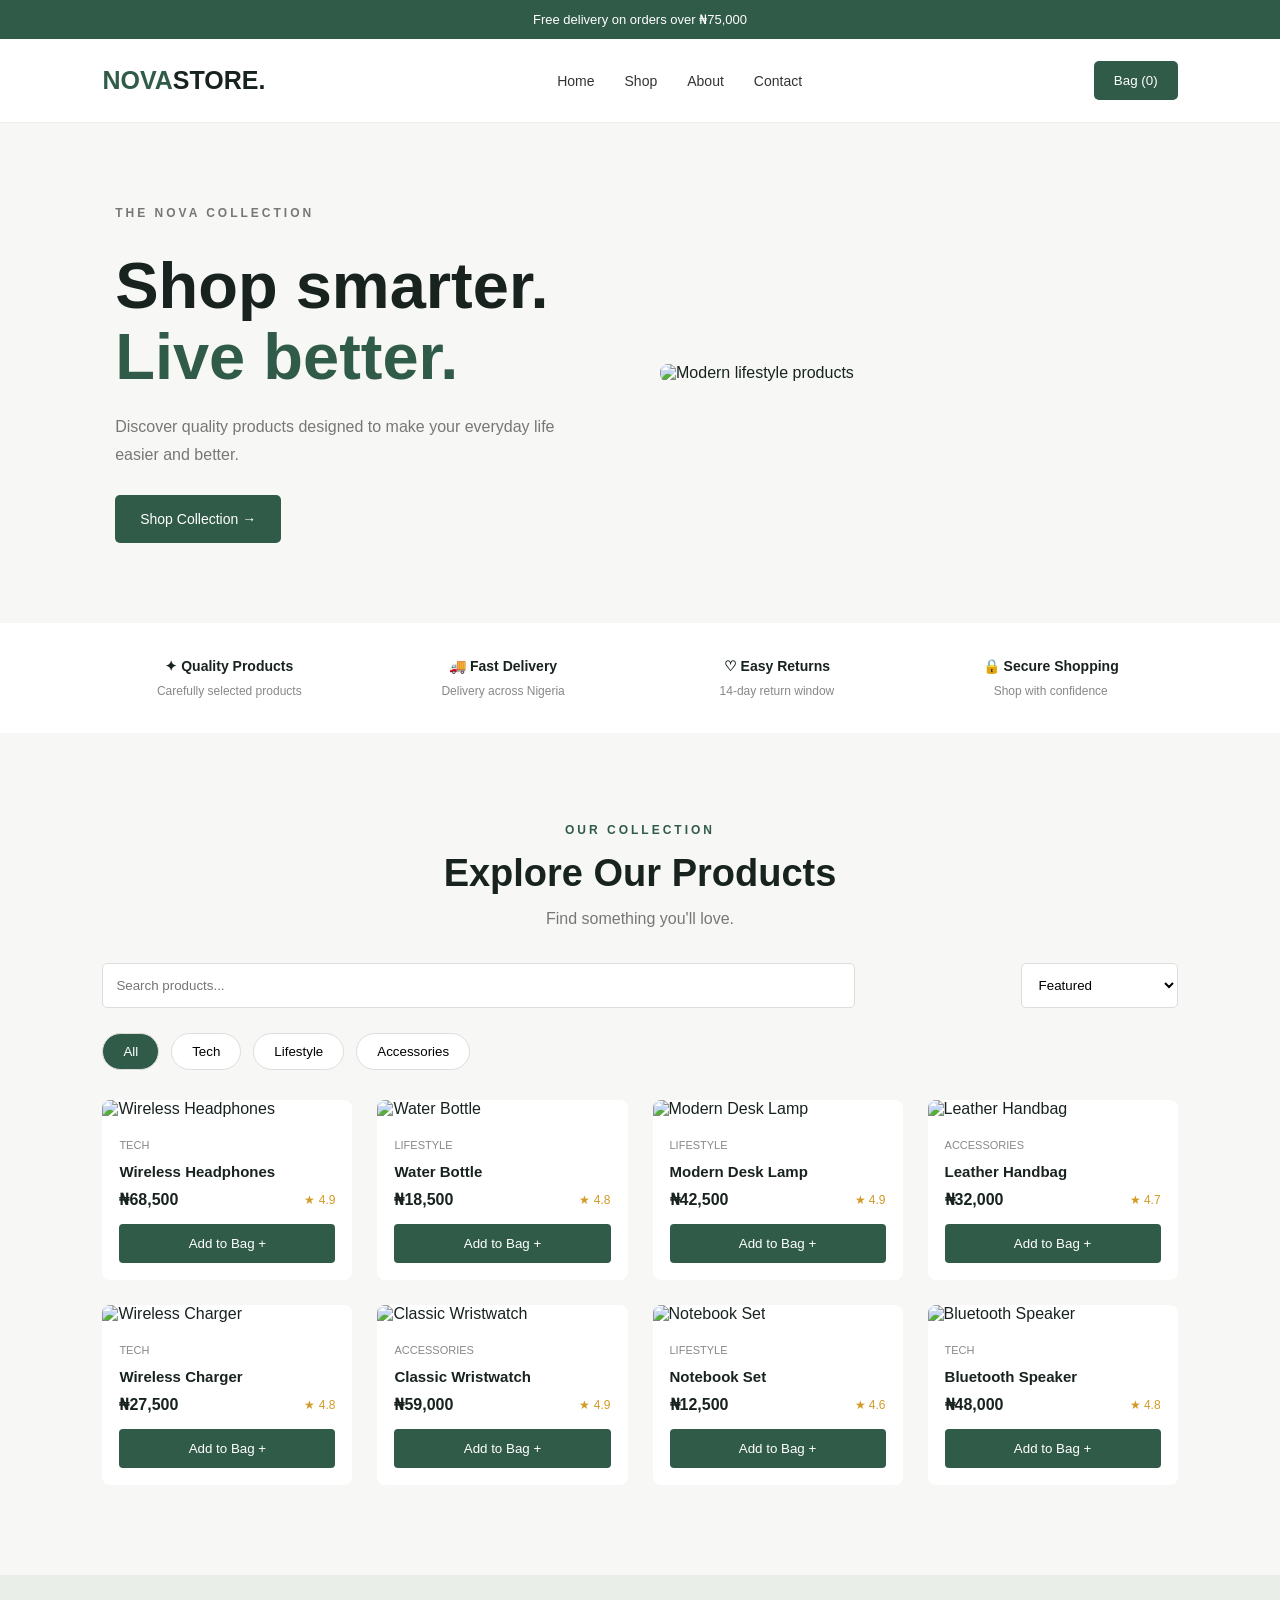
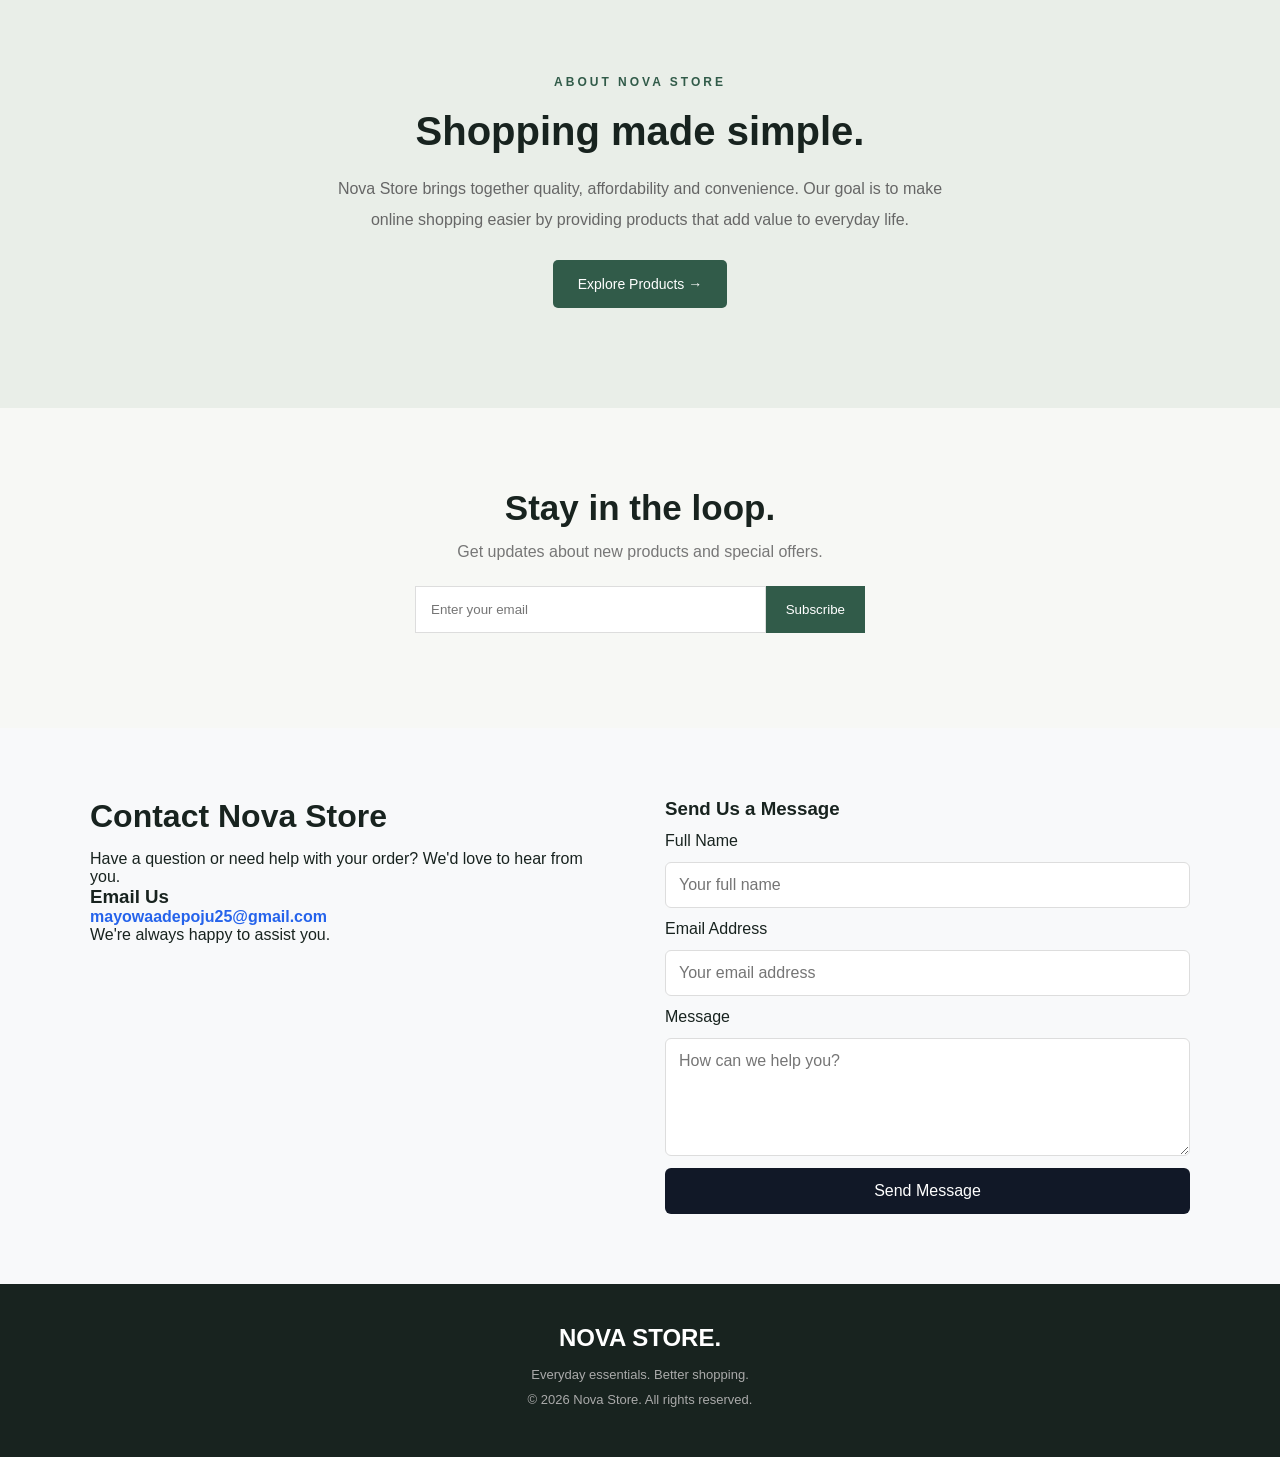
==== commit 51624d21: "Fixed contact form endpoint" ====
--- a/index.html
+++ b/index.html
@@ -198,17 +198,7 @@
     </section>
 
     <!-- Contact -->
-    <section class="contact" id="contact">
-
-        <h2>Contact Us</h2>
-
-        <p>Have questions? We'd love to hear from you.</p>
-
-        <a href="mailto:hello@example.com">
-            hello@example.com
-        </a>
-
-<section class="contact-section" id="contact">
+    <section class="contact-section" id="contact">
   <div class="contact-container">
 
     <div class="contact-info">
@@ -228,7 +218,7 @@
 
     <form
       class="contact-form"
-      action="https://formspree.io/f/[mjywlzpr](https://formspree.io/f/mjywlzpr)"
+      action="https://formspree.io/f/mjywlzpr"
       method="POST"
     >
       <h3>Send Us a Message</h3>
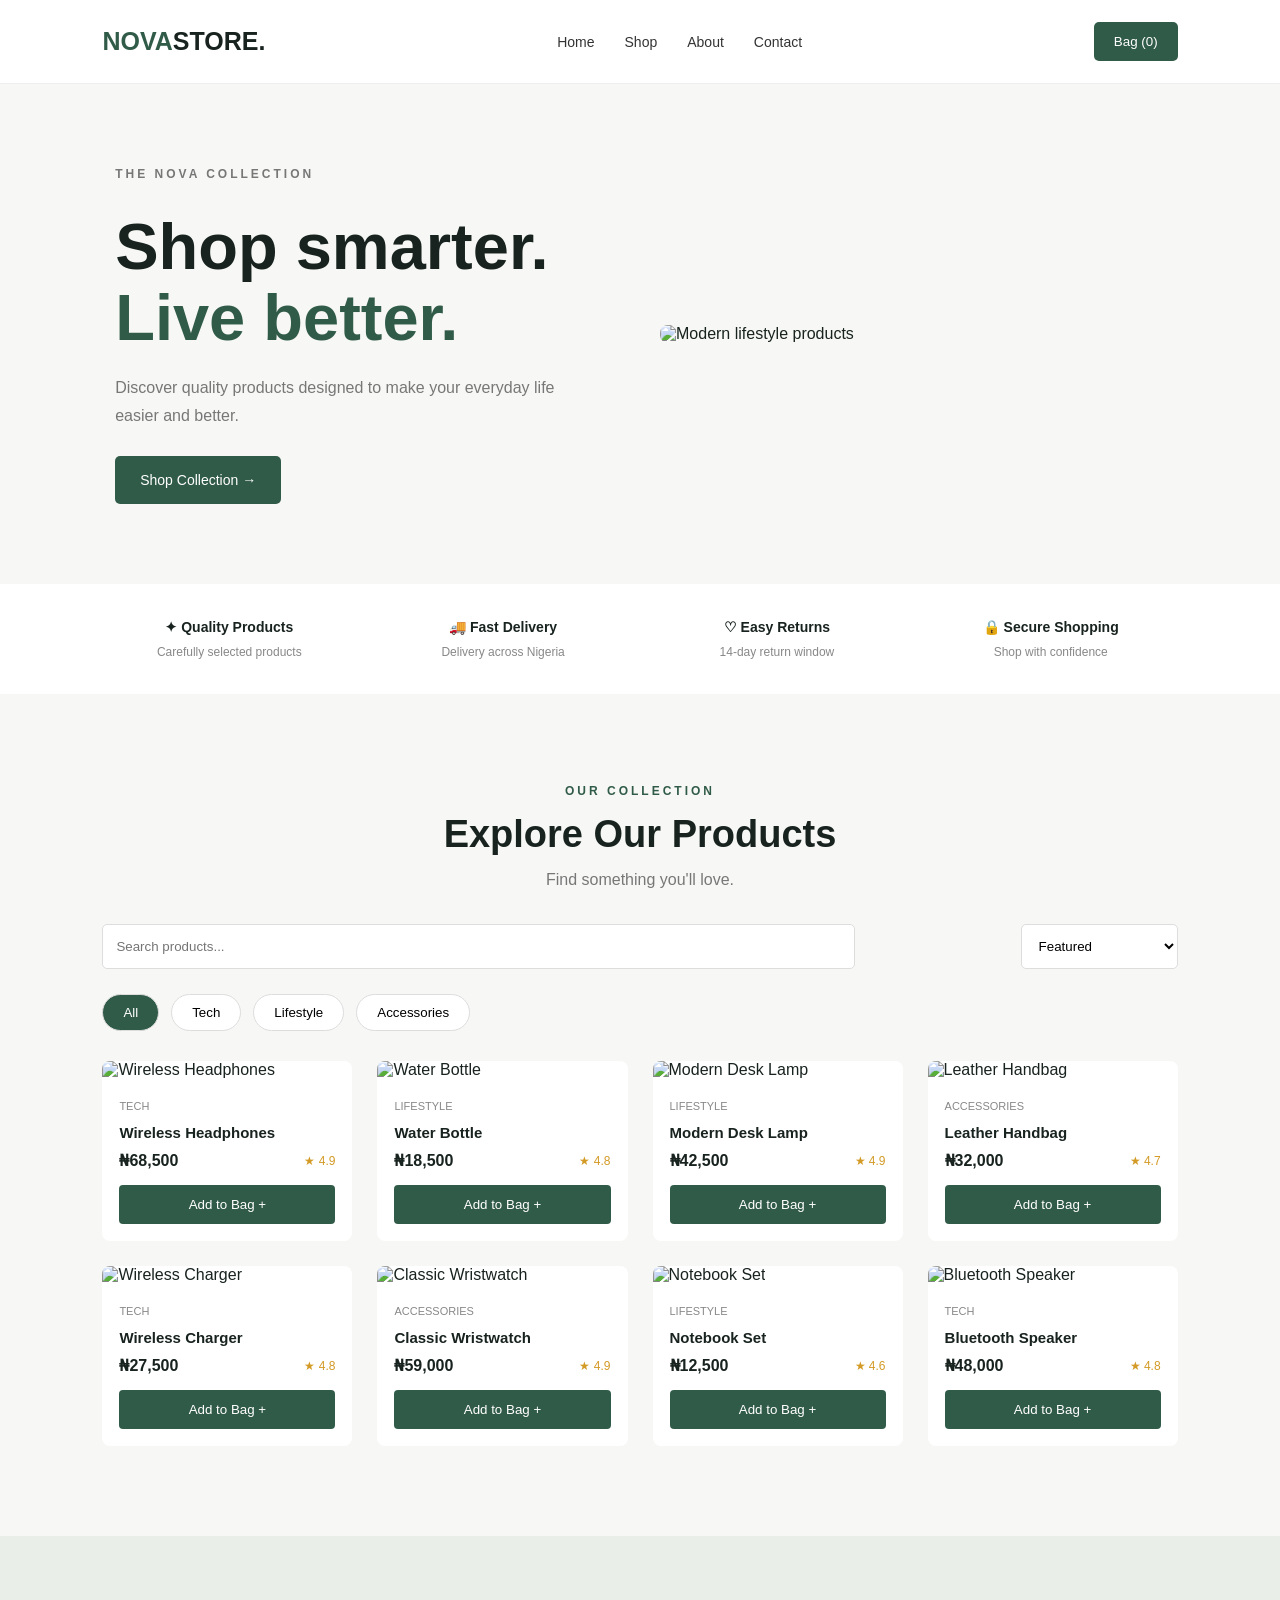
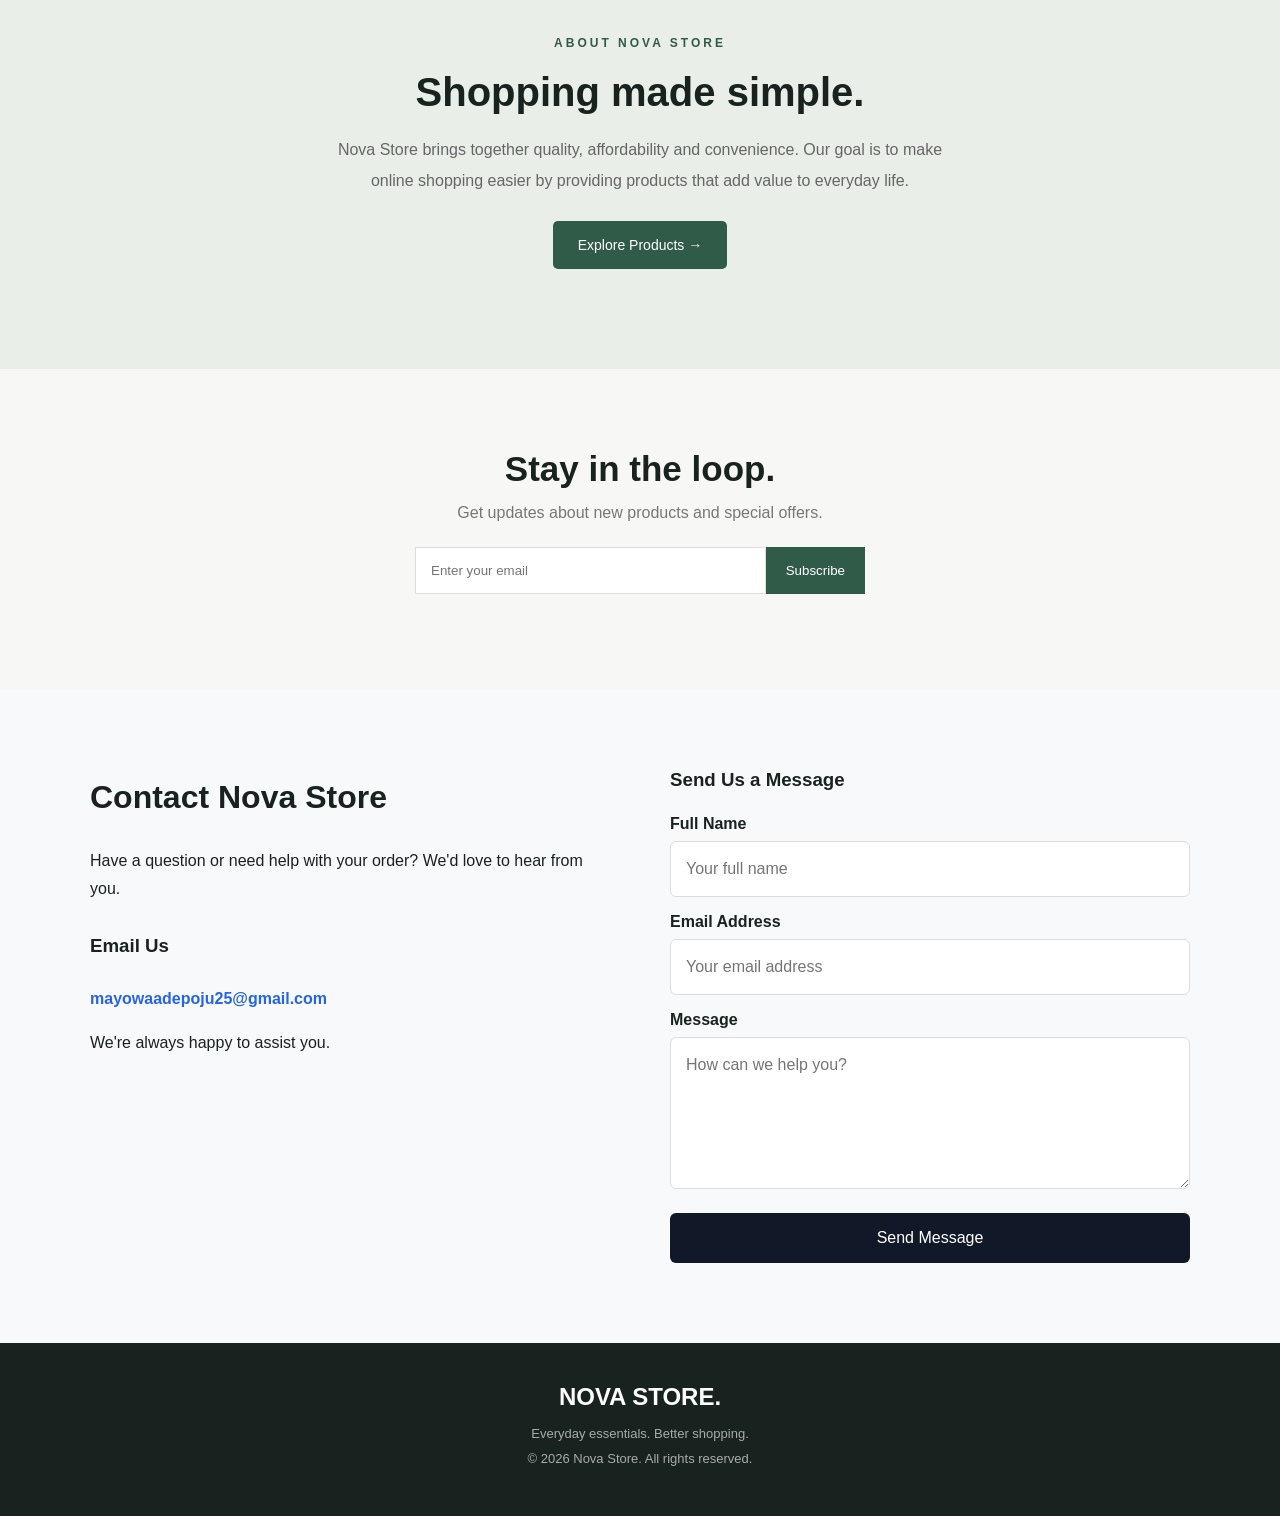
==== commit fc5dba13: "Improved contact spacing and removed announcement bar" ====
--- a/index.html
+++ b/index.html
@@ -12,10 +12,7 @@
 
 <body>
 
-    <!-- Announcement -->
-    <div class="announcement">
-        Free delivery on orders over ₦75,000
-    </div>
+
 
     <!-- Navigation -->
     <header>
--- a/styles.css
+++ b/styles.css
@@ -857,3 +857,135 @@
     gap: 30px;
   }
 }
+
+/* Improved Contact Form Spacing */
+.contact-section {
+  padding: 80px 20px;
+}
+
+.contact-container {
+  gap: 60px;
+}
+
+.contact-info {
+  line-height: 1.8;
+}
+
+.contact-info h2 {
+  margin-bottom: 20px;
+}
+
+.contact-info h3 {
+  margin-top: 25px;
+  margin-bottom: 12px;
+}
+
+.contact-info p {
+  margin-bottom: 18px;
+  line-height: 1.8;
+}
+
+.contact-info a {
+  display: inline-block;
+  margin: 8px 0 15px;
+}
+
+.contact-form {
+  display: flex;
+  flex-direction: column;
+  gap: 16px;
+}
+
+.contact-form h3 {
+  margin-bottom: 8px;
+}
+
+.contact-form label {
+  margin-bottom: -8px;
+  font-weight: 600;
+}
+
+.contact-form input,
+.contact-form textarea {
+  padding: 15px;
+  line-height: 1.5;
+}
+
+.contact-form textarea {
+  min-height: 140px;
+  resize: vertical;
+}
+
+.contact-form button {
+  margin-top: 8px;
+  padding: 16px;
+}
+
+@media (max-width: 768px) {
+  .contact-container {
+    gap: 35px;
+  }
+}
+
+/* Contact section spacing improvements */
+
+.contact-section {
+    padding: 80px 20px;
+}
+
+.contact-container {
+    gap: 60px;
+}
+
+.contact-info {
+    line-height: 1.8;
+}
+
+.contact-info p {
+    margin-bottom: 20px;
+}
+
+.contact-info h3 {
+    margin-top: 25px;
+    margin-bottom: 12px;
+}
+
+.contact-info a {
+    display: inline-block;
+    margin: 10px 0 15px;
+}
+
+.contact-form {
+    display: flex;
+    flex-direction: column;
+    gap: 16px;
+}
+
+.contact-form h3 {
+    margin-bottom: 8px;
+}
+
+.contact-form label {
+    margin-bottom: -8px;
+    font-weight: 600;
+}
+
+.contact-form input,
+.contact-form textarea {
+    padding: 15px;
+    line-height: 1.5;
+}
+
+.contact-form textarea {
+    min-height: 140px;
+}
+
+.contact-form button {
+    margin-top: 8px;
+}
+
+@media (max-width: 768px) {
+    .contact-container {
+        gap: 35px;
+    }
+}
